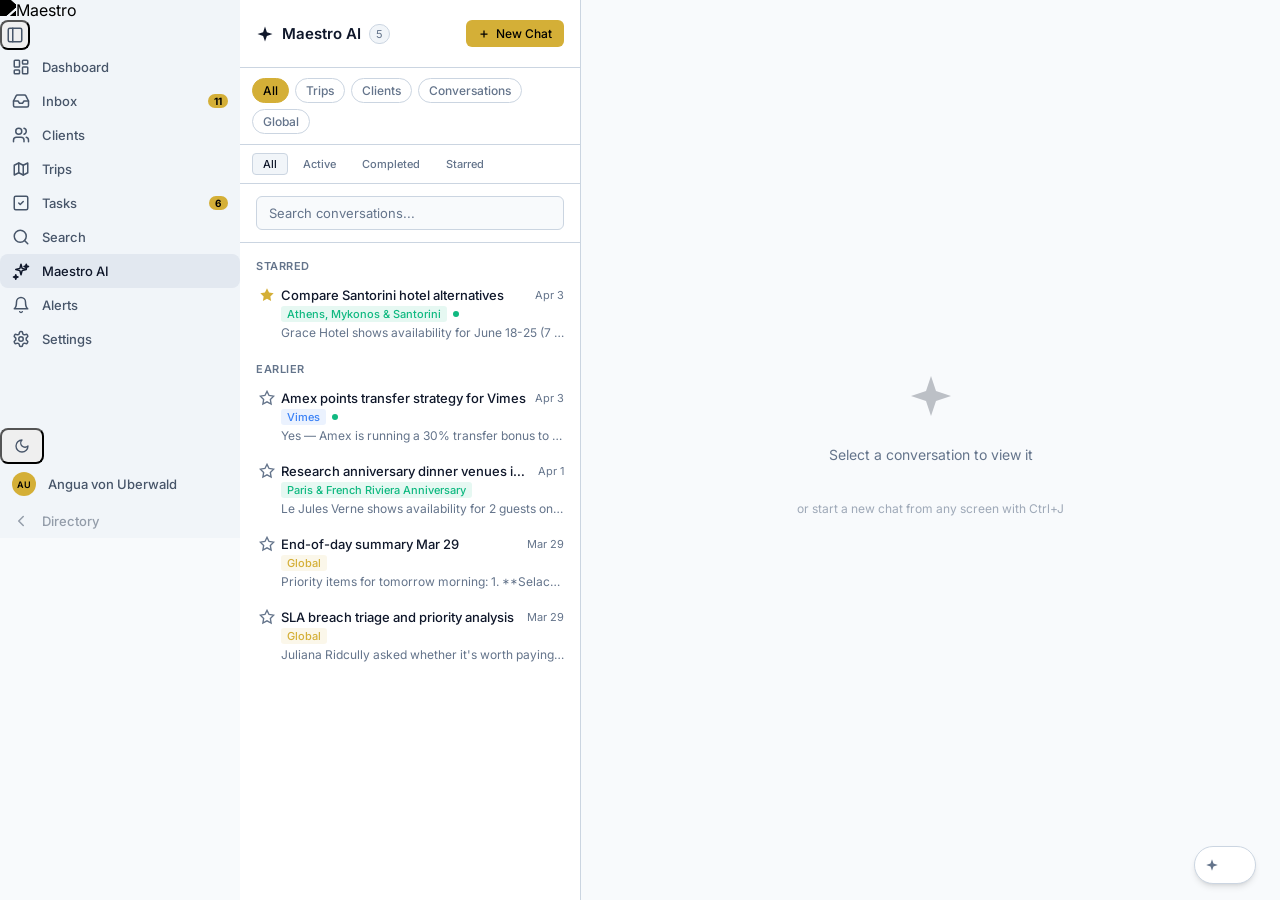
==== screens/ai-history.html @ 94672055 "Add Maestro AI persistent chat history feature - New screen: screens/ai-history.html — 2-pane thread" ====
<!DOCTYPE html>
<html lang="en">
<head>
  <meta charset="UTF-8">
  <meta name="viewport" content="width=device-width, initial-scale=1.0">
  <title>Maestro AI — Maestro Command Centre</title>
  <link href="https://framerusercontent.com/images/IpIhMdzyXKNL7tkqGF51UsTfpk.png" rel="icon" media="(prefers-color-scheme: light)">
  <link href="https://framerusercontent.com/images/ps9lnUCtneok5DwSUeXm6INQAw.png" rel="icon" media="(prefers-color-scheme: dark)">
  <script src="https://cdn.tailwindcss.com"></script>
  <link rel="preconnect" href="https://fonts.googleapis.com">
  <link rel="preconnect" href="https://fonts.gstatic.com" crossorigin>
  <link href="https://fonts.googleapis.com/css2?family=Inter:wght@300..800&display=swap" rel="stylesheet">
  <link rel="stylesheet" href="../css/theme.css">
  <link rel="stylesheet" href="../css/ai-assistant.css">
  <script src="../js/data.js"></script>
  <script src="../js/theme.js"></script>
  <script src="../js/nav.js"></script>
  <script src="../js/interactions.js"></script>
  <script src="../js/ai-assistant.js"></script>
  <style>
    /* Page-level AI History layout */
    .aih-filter-chip {
      display: inline-flex;
      align-items: center;
      padding: 4px 10px;
      border-radius: 9999px;
      font-size: 12px;
      font-weight: 500;
      border: 1px solid var(--border);
      background: transparent;
      color: var(--text-muted);
      cursor: pointer;
      transition: background 0.15s, border-color 0.15s, color 0.15s;
      white-space: nowrap;
    }
    .aih-filter-chip:hover {
      border-color: var(--gold);
      color: var(--text-primary);
    }
    .aih-filter-chip.active {
      background: var(--gold);
      border-color: var(--gold);
      color: #000;
    }
    .aih-status-pill {
      display: inline-flex;
      align-items: center;
      padding: 3px 10px;
      border-radius: 4px;
      font-size: 11px;
      font-weight: 500;
      background: transparent;
      color: var(--text-muted);
      cursor: pointer;
      border: 1px solid transparent;
      transition: background 0.15s, color 0.15s;
    }
    .aih-status-pill:hover {
      background: var(--bg-hover);
      color: var(--text-primary);
    }
    .aih-status-pill.active {
      background: var(--bg-hover);
      color: var(--text-primary);
      border-color: var(--border);
    }
    /* Message rendering in full-page view */
    .aih-msg-user {
      display: flex;
      justify-content: flex-end;
      margin-bottom: 12px;
    }
    .aih-msg-user-bubble {
      background: var(--gold);
      color: #000;
      padding: 10px 14px;
      border-radius: 12px 12px 2px 12px;
      font-size: 13px;
      max-width: 75%;
      line-height: 1.5;
    }
    .aih-msg-ai {
      display: flex;
      gap: 10px;
      margin-bottom: 12px;
      align-items: flex-start;
    }
    .aih-msg-ai-avatar {
      width: 28px;
      height: 28px;
      border-radius: 50%;
      background: var(--ai-bg);
      border: 1px solid var(--ai-border);
      display: flex;
      align-items: center;
      justify-content: center;
      flex-shrink: 0;
      margin-top: 2px;
    }
    .aih-msg-ai-body {
      background: var(--bg-surface);
      border: 1px solid var(--border);
      border-radius: 2px 12px 12px 12px;
      padding: 10px 14px;
      font-size: 13px;
      color: var(--text-primary);
      max-width: 75%;
      line-height: 1.6;
    }
    .aih-result-card {
      background: var(--bg-app);
      border: 1px solid var(--border);
      border-radius: 8px;
      padding: 10px 12px;
      margin-top: 6px;
    }
    /* Input row */
    .aih-input-row {
      display: flex;
      align-items: center;
      gap: 10px;
      padding: 14px 20px;
      border-top: 1px solid var(--border);
      background: var(--bg-surface);
    }
    .aih-input {
      flex: 1;
      padding: 9px 14px;
      border: 1px solid var(--border);
      border-radius: 8px;
      background: var(--bg-app);
      color: var(--text-primary);
      font-size: 13px;
      outline: none;
      transition: border-color 0.15s;
    }
    .aih-input:focus {
      border-color: var(--gold);
    }
    .aih-input::placeholder {
      color: var(--text-muted);
    }
    .aih-send-btn {
      width: 36px;
      height: 36px;
      border-radius: 8px;
      background: var(--gold);
      color: #000;
      border: none;
      display: flex;
      align-items: center;
      justify-content: center;
      cursor: pointer;
      transition: opacity 0.15s;
      flex-shrink: 0;
    }
    .aih-send-btn:hover { opacity: 0.85; }
    /* Thread detail header */
    .aih-detail-header {
      padding: 16px 20px;
      border-bottom: 1px solid var(--border);
      background: var(--bg-surface);
      display: flex;
      align-items: center;
      gap: 10px;
      flex-shrink: 0;
    }
    .aih-detail-title {
      font-size: 15px;
      font-weight: 600;
      color: var(--text-primary);
      flex: 1;
      overflow: hidden;
      text-overflow: ellipsis;
      white-space: nowrap;
    }
    .aih-icon-btn {
      width: 32px;
      height: 32px;
      border-radius: 6px;
      background: transparent;
      border: 1px solid var(--border);
      display: flex;
      align-items: center;
      justify-content: center;
      cursor: pointer;
      color: var(--text-muted);
      transition: background 0.15s, color 0.15s, border-color 0.15s;
      flex-shrink: 0;
    }
    .aih-icon-btn:hover {
      background: var(--bg-hover);
      color: var(--text-primary);
      border-color: var(--border);
    }
    .aih-icon-btn.starred {
      color: var(--gold);
      border-color: var(--gold);
    }
    .aih-icon-btn.archived {
      opacity: 0.5;
    }
    /* New chat button */
    .aih-new-chat-btn {
      display: inline-flex;
      align-items: center;
      gap: 6px;
      padding: 6px 12px;
      border-radius: 6px;
      font-size: 12px;
      font-weight: 500;
      background: var(--gold);
      color: #000;
      border: none;
      cursor: pointer;
      transition: opacity 0.15s;
      white-space: nowrap;
      text-decoration: none;
    }
    .aih-new-chat-btn:hover { opacity: 0.85; }
  </style>
</head>
<body class="antialiased">

<div id="sidebar-root"></div>

<div id="main-wrapper" class="transition-all duration-200" style="margin-left:240px;">
  <div style="height:100vh;display:flex;overflow:hidden;background:var(--bg-app);">

    <!-- ===================== LEFT PANE ===================== -->
    <div style="width:340px;min-width:340px;display:flex;flex-direction:column;border-right:1px solid var(--border);background:var(--bg-surface);overflow:hidden;">

      <!-- Header -->
      <div style="padding:14px 16px;border-bottom:1px solid var(--border);display:flex;align-items:center;gap:8px;flex-shrink:0;">
        <span class="ai-sparkle" style="width:18px;height:18px;">
          <svg viewBox="0 0 24 24" fill="none" stroke="currentColor" stroke-width="2"><path d="M12 2L9.5 9.5 2 12l7.5 2.5L12 22l2.5-7.5L22 12l-7.5-2.5z" fill="currentColor" stroke="none"/></svg>
        </span>
        <h1 style="font-size:15px;font-weight:600;color:var(--text-primary);">Maestro AI</h1>
        <span id="thread-count" style="font-size:11px;color:var(--text-muted);padding:2px 6px;border-radius:9999px;background:var(--bg-hover);border:1px solid var(--border);">0</span>
        <div style="margin-left:auto;">
          <a href="inbox-compact.html" class="aih-new-chat-btn">
            <svg width="12" height="12" viewBox="0 0 24 24" fill="none" stroke="currentColor" stroke-width="2.5"><path d="M12 5v14M5 12h14"/></svg>
            New Chat
          </a>
        </div>
      </div>

      <!-- Context filter chips -->
      <div style="padding:10px 12px;border-bottom:1px solid var(--border);display:flex;gap:6px;flex-wrap:wrap;flex-shrink:0;">
        <button class="aih-filter-chip active" data-context="all" onclick="setContextFilter('all', this)">All</button>
        <button class="aih-filter-chip" data-context="trip" onclick="setContextFilter('trip', this)">Trips</button>
        <button class="aih-filter-chip" data-context="client" onclick="setContextFilter('client', this)">Clients</button>
        <button class="aih-filter-chip" data-context="conversation" onclick="setContextFilter('conversation', this)">Conversations</button>
        <button class="aih-filter-chip" data-context="global" onclick="setContextFilter('global', this)">Global</button>
      </div>

      <!-- Status pills -->
      <div style="padding:8px 12px;border-bottom:1px solid var(--border);display:flex;gap:4px;flex-shrink:0;">
        <button class="aih-status-pill active" data-status="all" onclick="setStatusFilter('all', this)">All</button>
        <button class="aih-status-pill" data-status="active" onclick="setStatusFilter('active', this)">Active</button>
        <button class="aih-status-pill" data-status="completed" onclick="setStatusFilter('completed', this)">Completed</button>
        <button class="aih-status-pill" data-status="starred" onclick="setStatusFilter('starred', this)">Starred</button>
      </div>

      <!-- Search -->
      <div class="ai-history-search-wrapper" style="flex-shrink:0;">
        <input id="page-search" class="ai-history-search" placeholder="Search conversations..." oninput="renderPageList()">
      </div>

      <!-- Thread list -->
      <div id="page-history-list" class="ai-history-list"></div>
    </div>

    <!-- ===================== RIGHT PANE ===================== -->
    <div style="flex:1;display:flex;flex-direction:column;overflow:hidden;">

      <!-- Empty state -->
      <div id="page-empty-state" style="flex:1;display:flex;flex-direction:column;align-items:center;justify-content:center;gap:12px;">
        <span class="ai-sparkle" style="width:48px;height:48px;opacity:0.25;">
          <svg viewBox="0 0 24 24" fill="none" stroke="currentColor" stroke-width="2"><path d="M12 2L9.5 9.5 2 12l7.5 2.5L12 22l2.5-7.5L22 12l-7.5-2.5z" fill="currentColor" stroke="none"/></svg>
        </span>
        <p style="font-size:14px;color:var(--text-muted);">Select a conversation to view it</p>
        <p style="font-size:12px;color:var(--text-muted);opacity:0.6;">or start a new chat from any screen with Ctrl+J</p>
      </div>

      <!-- Thread detail view (hidden until thread selected) -->
      <div id="page-thread-view" style="flex:1;display:none;flex-direction:column;overflow:hidden;">

        <!-- Detail header -->
        <div class="aih-detail-header">
          <span id="page-thread-title" class="aih-detail-title">Untitled</span>
          <span id="page-thread-context" style="font-size:12px;"></span>
          <a id="page-thread-entity-link" href="#" style="display:none;font-size:12px;color:var(--gold);text-decoration:none;" onmouseover="this.style.textDecoration='underline'" onmouseout="this.style.textDecoration='none'">View →</a>
          <button id="page-star-btn" class="aih-icon-btn" onclick="togglePageStar()" title="Star">
            <svg width="14" height="14" viewBox="0 0 24 24" fill="none" stroke="currentColor" stroke-width="2"><polygon points="12 2 15.09 8.26 22 9.27 17 14.14 18.18 21.02 12 17.77 5.82 21.02 7 14.14 2 9.27 8.91 8.26 12 2"/></svg>
          </button>
          <button id="page-archive-btn" class="aih-icon-btn" onclick="togglePageArchive()" title="Archive">
            <svg width="14" height="14" viewBox="0 0 24 24" fill="none" stroke="currentColor" stroke-width="2"><polyline points="21 8 21 21 3 21 3 8"/><rect width="22" height="5" x="1" y="3"/><line x1="10" y1="12" x2="14" y2="12"/></svg>
          </button>
        </div>

        <!-- Messages area -->
        <div id="page-messages" style="flex:1;overflow-y:auto;padding:20px 24px;"></div>

        <!-- Continuation input -->
        <div class="aih-input-row">
          <input id="page-input" class="aih-input" placeholder="Continue the conversation..."
                 onkeydown="if(event.key==='Enter'&&!event.shiftKey){event.preventDefault();sendPageMessage();}">
          <button class="aih-send-btn" onclick="sendPageMessage()" title="Send (Enter)">
            <svg width="16" height="16" viewBox="0 0 24 24" fill="currentColor"><path d="M2.01 21L23 12 2.01 3 2 10l15 2-15 2z"/></svg>
          </button>
        </div>
      </div>
    </div>

  </div>
</div>

<!-- AI bar rendered by ai-assistant.js -->
<div id="ai-bar-root"></div>

<script>
  // ---- Page State ----
  let selectedThreadId = null;
  let contextFilter = 'all';
  let statusFilter = 'all';

  const SPARKLE_SVG = `<svg viewBox="0 0 24 24" fill="none"><path d="M12 2L9.5 9.5 2 12l7.5 2.5L12 22l2.5-7.5L22 12l-7.5-2.5z" fill="currentColor" stroke="none"/></svg>`;
  const STAR_SVG = `<svg viewBox="0 0 24 24" width="16" height="16" stroke="currentColor" stroke-width="2" fill="none"><polygon points="12 2 15.09 8.26 22 9.27 17 14.14 18.18 21.02 12 17.77 5.82 21.02 7 14.14 2 9.27 8.91 8.26 12 2"/></svg>`;
  const STAR_FILLED_SVG = `<svg viewBox="0 0 24 24" width="16" height="16" fill="currentColor" stroke="none"><polygon points="12 2 15.09 8.26 22 9.27 17 14.14 18.18 21.02 12 17.77 5.82 21.02 7 14.14 2 9.27 8.91 8.26 12 2"/></svg>`;

  // ---- Filters ----
  function setContextFilter(val, btn) {
    contextFilter = val;
    document.querySelectorAll('.aih-filter-chip').forEach(b => b.classList.remove('active'));
    btn.classList.add('active');
    renderPageList();
  }

  function setStatusFilter(val, btn) {
    statusFilter = val;
    document.querySelectorAll('.aih-status-pill').forEach(b => b.classList.remove('active'));
    btn.classList.add('active');
    renderPageList();
  }

  // ---- Build filtered thread list ----
  function getFilteredThreads() {
    const query = document.getElementById('page-search')?.value?.trim() || '';
    let threads = query ? searchAIThreads(query, 'a1') : getAIThreadsByAgent('a1');

    if (contextFilter !== 'all') {
      threads = threads.filter(t => t.contextType === contextFilter);
    }
    if (statusFilter === 'starred') {
      threads = threads.filter(t => t.starred);
    } else if (statusFilter !== 'all') {
      threads = threads.filter(t => t.status === statusFilter);
    }
    return threads;
  }

  // ---- Render thread list ----
  function renderPageList() {
    const list = document.getElementById('page-history-list');
    if (!list) return;

    const threads = getFilteredThreads();
    const countEl = document.getElementById('thread-count');
    if (countEl) countEl.textContent = threads.length;

    if (threads.length === 0) {
      list.innerHTML = `
        <div class="ai-history-empty">
          <span class="ai-sparkle" style="width:32px;height:32px;opacity:0.3;">${SPARKLE_SVG}</span>
          <p style="color:var(--text-muted);font-size:13px;margin-top:12px;">No conversations found</p>
        </div>
      `;
      return;
    }

    const groups = groupByDate(threads);
    let html = '';
    groups.forEach(group => {
      html += `<div class="ai-history-group-label">${group.label}</div>`;
      group.threads.forEach(thread => {
        const isActive = thread.id === selectedThreadId;
        const contextLabel = getContextLabel(thread);
        const msgs = getAIThreadMessages(thread.id);
        const lastMsg = msgs.length > 0 ? msgs[msgs.length - 1] : null;
        const preview = lastMsg ? (lastMsg.text.length > 80 ? lastMsg.text.substring(0, 80) + '...' : lastMsg.text) : '';

        html += `
          <div class="ai-history-item ${isActive ? 'active' : ''} ${thread.starred ? 'starred' : ''}"
               onclick="selectThread('${thread.id}')" data-thread-id="${thread.id}">
            <div class="ai-history-item-top">
              <button class="ai-history-star"
                      onclick="event.stopPropagation(); toggleStar('${thread.id}')"
                      title="${thread.starred ? 'Unstar' : 'Star'}">
                ${thread.starred ? STAR_FILLED_SVG : STAR_SVG}
              </button>
              <span class="ai-history-item-title">${thread.title || 'New conversation'}</span>
              <span class="ai-history-item-time">${relTime(thread.updatedAt)}</span>
            </div>
            <div class="ai-history-item-meta">
              <span class="ai-history-context-badge" data-type="${thread.contextType}">${contextLabel}</span>
              ${thread.status === 'active' ? '<span class="ai-history-status-dot"></span>' : ''}
              ${thread.status === 'archived' ? '<span style="font-size:10px;color:var(--text-muted);opacity:0.6">archived</span>' : ''}
            </div>
            ${preview ? `<div class="ai-history-item-preview">${preview}</div>` : ''}
          </div>
        `;
      });
    });

    list.innerHTML = html;
  }

  // ---- Select and display a thread ----
  function selectThread(threadId) {
    selectedThreadId = threadId;
    renderPageList(); // re-render to update active state

    const thread = getAIThread(threadId);
    if (!thread) return;

    // Show thread view
    document.getElementById('page-empty-state').style.display = 'none';
    const view = document.getElementById('page-thread-view');
    view.style.display = 'flex';

    // Update header
    document.getElementById('page-thread-title').textContent = thread.title || 'New conversation';

    const ctxEl = document.getElementById('page-thread-context');
    const linkEl = document.getElementById('page-thread-entity-link');
    const label = getContextLabel(thread);
    ctxEl.innerHTML = `<span class="ai-history-context-badge" data-type="${thread.contextType}" style="margin-right:4px;">${label}</span>`;

    // Entity link
    if (thread.tripId) {
      linkEl.href = `trip-detail?id=${thread.tripId}`;
      linkEl.textContent = 'View Trip →';
      linkEl.style.display = 'inline';
    } else if (thread.clientId) {
      linkEl.href = `client-detail?id=${thread.clientId}`;
      linkEl.textContent = 'View Client →';
      linkEl.style.display = 'inline';
    } else if (thread.conversationId) {
      linkEl.href = `inbox-compact?conv=${thread.conversationId}`;
      linkEl.textContent = 'View Conversation →';
      linkEl.style.display = 'inline';
    } else {
      linkEl.style.display = 'none';
    }

    // Star button
    const starBtn = document.getElementById('page-star-btn');
    starBtn.innerHTML = thread.starred ? STAR_FILLED_SVG : STAR_SVG;
    starBtn.classList.toggle('starred', !!thread.starred);

    // Archive button
    const archiveBtn = document.getElementById('page-archive-btn');
    archiveBtn.classList.toggle('archived', thread.status === 'archived');
    archiveBtn.title = thread.status === 'archived' ? 'Unarchive' : 'Archive';

    // Render messages
    renderPageMessages(threadId);

    // Focus input
    const input = document.getElementById('page-input');
    if (input) input.focus();
  }

  function renderPageMessages(threadId) {
    const container = document.getElementById('page-messages');
    if (!container) return;
    container.innerHTML = '';

    const messages = getAIThreadMessages(threadId);

    if (messages.length === 0) {
      container.innerHTML = `
        <div style="display:flex;flex-direction:column;align-items:center;justify-content:center;height:100%;gap:8px;opacity:0.5;">
          <span class="ai-sparkle" style="width:28px;height:28px;">${SPARKLE_SVG}</span>
          <p style="font-size:13px;color:var(--text-muted);">No messages yet — continue below</p>
        </div>
      `;
      return;
    }

    messages.forEach(msg => {
      const el = document.createElement('div');
      if (msg.role === 'user') {
        el.className = 'aih-msg-user';
        el.innerHTML = `<div class="aih-msg-user-bubble">${msg.text}</div>`;
      } else {
        el.className = 'aih-msg-ai';
        let bodyHtml = '';
        if (msg.contentType === 'results' && msg.cards && msg.cards.length > 0) {
          bodyHtml = `<p style="margin-bottom:8px;">${msg.text}</p>`;
          msg.cards.forEach(card => {
            bodyHtml += `
              <div class="aih-result-card">
                <div style="display:flex;justify-content:space-between;align-items:start;">
                  <strong style="color:var(--text-primary);font-size:13px;">${card.name}</strong>
                  <span style="color:var(--gold);font-weight:600;font-size:12px;">${card.price || ''}</span>
                </div>
                <p style="font-size:12px;color:var(--text-secondary);margin:3px 0 0;">${card.description || ''}</p>
                ${card.rating ? `<span style="font-size:11px;color:var(--text-muted);">${card.rating}</span>` : ''}
              </div>
            `;
          });
        } else {
          bodyHtml = msg.text;
        }
        el.innerHTML = `
          <div class="aih-msg-ai-avatar">
            <span class="ai-sparkle" style="width:14px;height:14px;">${SPARKLE_SVG}</span>
          </div>
          <div class="aih-msg-ai-body">${bodyHtml}</div>
        `;
      }
      container.appendChild(el);
    });

    // Scroll to bottom
    container.scrollTop = container.scrollHeight;
  }

  // ---- Actions ----
  function toggleStar(threadId) {
    const thread = getAIThread(threadId);
    if (!thread) return;
    thread.starred = !thread.starred;
    saveAIThreads();
    renderPageList();
    // Update header star if this is the selected thread
    if (threadId === selectedThreadId) {
      const starBtn = document.getElementById('page-star-btn');
      if (starBtn) {
        starBtn.innerHTML = thread.starred ? STAR_FILLED_SVG : STAR_SVG;
        starBtn.classList.toggle('starred', !!thread.starred);
      }
    }
  }

  function togglePageStar() {
    if (!selectedThreadId) return;
    toggleStar(selectedThreadId);
  }

  function togglePageArchive() {
    if (!selectedThreadId) return;
    const thread = getAIThread(selectedThreadId);
    if (!thread) return;
    thread.status = thread.status === 'archived' ? 'active' : 'archived';
    saveAIThreads();
    const archiveBtn = document.getElementById('page-archive-btn');
    if (archiveBtn) {
      archiveBtn.classList.toggle('archived', thread.status === 'archived');
      archiveBtn.title = thread.status === 'archived' ? 'Unarchive' : 'Archive';
    }
    renderPageList();
  }

  // ---- Send a follow-up message ----
  function sendPageMessage() {
    if (!selectedThreadId) return;
    const input = document.getElementById('page-input');
    const text = input?.value?.trim();
    if (!text) return;
    input.value = '';

    // Add user message to thread
    addMessageToThread_page(selectedThreadId, 'user', text);
    renderPageMessages(selectedThreadId);

    // Simulate AI response after a short delay
    setTimeout(() => {
      const responses = [
        "I'll look into that right away. Let me pull up the relevant details for this context.",
        "Great question. Based on the current trip details, here's what I'd suggest...",
        "I've reviewed the situation. Here are my recommendations for next steps.",
        "Noted. I can help with that — let me cross-reference the client profile and trip history.",
        "That's an important consideration. I'll factor that into the analysis."
      ];
      const reply = responses[Math.floor(Math.random() * responses.length)];
      addMessageToThread_page(selectedThreadId, 'assistant', reply);
      renderPageMessages(selectedThreadId);
      renderPageList(); // update preview
    }, 800);
  }

  // Local wrapper that also handles title generation and save
  function addMessageToThread_page(threadId, role, text) {
    const thread = getAIThread(threadId);
    if (!thread) return;
    const msgs = AI_THREAD_MESSAGES[threadId] || [];
    const msg = {
      id: 'aim' + Date.now() + '_' + msgs.length,
      role: role,
      contentType: 'text',
      text: text,
      timestamp: new Date().toISOString(),
      cards: null
    };
    msgs.push(msg);
    AI_THREAD_MESSAGES[threadId] = msgs;
    thread.messageCount = msgs.length;
    thread.updatedAt = new Date().toISOString();
    if (role === 'user' && !thread.title) {
      const clean = text.replace(/\s+/g, ' ').trim();
      thread.title = clean.length <= 60 ? clean : clean.substring(0, 60).replace(/ \S*$/, '') + '...';
      document.getElementById('page-thread-title').textContent = thread.title;
    }
    saveAIThreads();
    saveAIMessages();
  }

  // ---- Date grouping + relative time ----
  function groupByDate(threads) {
    const now = new Date();
    const today = new Date(now.getFullYear(), now.getMonth(), now.getDate());
    const yesterday = new Date(today); yesterday.setDate(today.getDate() - 1);
    const weekAgo = new Date(today); weekAgo.setDate(today.getDate() - 7);

    const starred = threads.filter(t => t.starred);
    const unstarred = threads.filter(t => !t.starred);

    const groups = [
      { label: 'Today', threads: [] },
      { label: 'Yesterday', threads: [] },
      { label: 'This Week', threads: [] },
      { label: 'Earlier', threads: [] },
    ];

    unstarred.forEach(t => {
      const d = new Date(t.updatedAt);
      if (d >= today) groups[0].threads.push(t);
      else if (d >= yesterday) groups[1].threads.push(t);
      else if (d >= weekAgo) groups[2].threads.push(t);
      else groups[3].threads.push(t);
    });

    const result = groups.filter(g => g.threads.length > 0);
    if (starred.length > 0) result.unshift({ label: 'Starred', threads: starred });
    return result;
  }

  function relTime(iso) {
    const now = new Date();
    const d = new Date(iso);
    const diffMs = now - d;
    const m = Math.floor(diffMs / 60000);
    const h = Math.floor(diffMs / 3600000);
    const days = Math.floor(diffMs / 86400000);
    if (m < 1) return 'just now';
    if (m < 60) return m + 'm ago';
    if (h < 24) return h + 'h ago';
    if (days === 1) return 'Yesterday';
    if (days < 7) return days + 'd ago';
    return d.toLocaleDateString('en-US', { month: 'short', day: 'numeric' });
  }

  function getContextLabel(thread) {
    if (!thread) return '';
    if (thread.tripId) {
      const trip = typeof getTrip === 'function' ? getTrip(thread.tripId) : null;
      return trip ? trip.name : 'Trip';
    }
    if (thread.householdId) {
      const h = typeof getHousehold === 'function' ? getHousehold(thread.householdId) : null;
      return h ? h.name : 'Household';
    }
    if (thread.conversationId) return 'Conversation';
    if (thread.clientId) {
      const c = typeof getClient === 'function' ? getClient(thread.clientId) : null;
      return c ? c.firstName + ' ' + c.lastName : 'Client';
    }
    return 'Global';
  }

  // ---- Init ----
  document.addEventListener('DOMContentLoaded', () => {
    MaestroNav.render('sidebar-root');
    MaestroAI.init();

    // Handle URL params: ?context=trip&id=tr2 or ?thread=ait1
    const params = new URLSearchParams(window.location.search);
    const preThread = params.get('thread');
    const preContext = params.get('context');

    if (preContext) {
      contextFilter = preContext;
      const chip = document.querySelector(`.aih-filter-chip[data-context="${preContext}"]`);
      if (chip) {
        document.querySelectorAll('.aih-filter-chip').forEach(b => b.classList.remove('active'));
        chip.classList.add('active');
      }
    }

    renderPageList();

    if (preThread) {
      selectThread(preThread);
    } else if (preContext && params.get('id')) {
      // Auto-select first matching thread for this entity
      const entityId = params.get('id');
      let match = null;
      if (preContext === 'trip') match = (getAIThreadsByTrip ? getAIThreadsByTrip(entityId) : [])[0];
      else if (preContext === 'client') match = (getAIThreadsByClient ? getAIThreadsByClient(entityId) : [])[0];
      if (match) selectThread(match.id);
    }

    // Sync sidebar margin
    const main = document.getElementById('main-wrapper');
    if (main && typeof MaestroNav.getSidebarWidth === 'function') {
      main.style.marginLeft = MaestroNav.getSidebarWidth() + 'px';
    }
  });

  // Sidebar collapse sync
  window.addEventListener('maestro-sidebar-toggle', () => {
    const main = document.getElementById('main-wrapper');
    if (main && typeof MaestroNav.getSidebarWidth === 'function') {
      main.style.marginLeft = MaestroNav.getSidebarWidth() + 'px';
    }
  });
</script>

</body>
</html>
---- css/theme.css ----
/* ============================================================
   Maestro Command Centre — Theme System
   Light + Dark mode via [data-theme="dark"] on <html>
   ============================================================ */

:root {
  /* ---- Surface ---- */
  --bg-app:        #f8fafc;    /* slate-50 */
  --bg-surface:    #ffffff;
  --bg-surface-alt:#f1f5f9;    /* slate-100 */
  --bg-hover:      #f1f5f9;
  --bg-active:     #e2e8f0;    /* slate-200 */
  --bg-overlay:    rgba(0,0,0,0.4);

  /* ---- Border ---- */
  --border:        #cbd5e1;    /* slate-300 (was slate-200, improved contrast) */
  --border-strong: #94a3b8;    /* slate-400 (was slate-300) */

  /* ---- Text ---- */
  --text-primary:  #0f172a;    /* slate-900 */
  --text-secondary:#475569;    /* slate-600 */
  --text-muted:    #64748b;    /* slate-500 */
  --text-inverse:  #ffffff;

  /* ---- Brand ---- */
  --gold:          #D4AF37;
  --gold-hover:    #c9a22e;
  --gold-bg:       #fdf8e8;

  /* ---- Status ---- */
  --success:       #059669;    /* emerald-600 */
  --success-bg:    #ecfdf5;
  --error:         #e11d48;    /* rose-600 */
  --error-bg:      #fff1f2;
  --warning:       #d97706;    /* amber-600 */
  --warning-bg:    #fffbeb;
  --info:          #2563eb;    /* blue-600 */
  --info-bg:       #eff6ff;

  /* ---- SLA ---- */
  --sla-healthy:   #059669;
  --sla-warning:   #d97706;
  --sla-critical:  #e11d48;
  --sla-breached:  #be123c;

  /* ---- Notes ---- */
  --note-bg:       #fef9c3;    /* yellow-100 */
  --note-border:   #ca8a04;    /* yellow-600 */

  /* ---- Channel ---- */
  --whatsapp:      #25D366;
  --stream:        #6366f1;    /* indigo */
  --email:         #2563eb;

  /* ---- Sidebar (light mode = subtle gray) ---- */
  --sidebar-bg:    #f1f5f9;    /* slate-100 */
  --sidebar-text:  #475569;    /* slate-600 */
  --sidebar-active:#e2e8f0;    /* slate-200 */
  --sidebar-hover: #e2e8f0;

  /* ---- Shadow ---- */
  --shadow-sm:     0 1px 2px rgba(0,0,0,0.05);
  --shadow-md:     0 4px 6px -1px rgba(0,0,0,0.1), 0 2px 4px -2px rgba(0,0,0,0.1);
  --shadow-lg:     0 10px 15px -3px rgba(0,0,0,0.1), 0 4px 6px -4px rgba(0,0,0,0.1);

  /* ---- Radius ---- */
  --radius-sm:     0.375rem;
  --radius:        0.5rem;
  --radius-lg:     0.75rem;
  --radius-full:   9999px;
}

[data-theme="dark"] {
  --bg-app:        #020617;    /* slate-950 */
  --bg-surface:    #0f172a;    /* slate-900 */
  --bg-surface-alt:#1e293b;    /* slate-800 */
  --bg-hover:      #1e293b;
  --bg-active:     #334155;    /* slate-700 */
  --bg-overlay:    rgba(0,0,0,0.7);

  --border:        #1e293b;
  --border-strong: #334155;

  --text-primary:  #f1f5f9;    /* slate-100 */
  --text-secondary:#94a3b8;    /* slate-400 */
  --text-muted:    #64748b;    /* slate-500 */
  --text-inverse:  #0f172a;

  --gold-bg:       #1a1708;

  --success-bg:    #052e16;
  --error-bg:      #1c0a10;
  --warning-bg:    #1a1004;
  --info-bg:       #0c1629;

  --note-bg:       #1a1708;
  --note-border:   #854d0e;

  --sidebar-bg:    #020617;
  --sidebar-active:#1e293b;
  --sidebar-hover: #0f172a;

  --shadow-sm:     0 1px 2px rgba(0,0,0,0.3);
  --shadow-md:     0 4px 6px -1px rgba(0,0,0,0.4);
  --shadow-lg:     0 10px 15px -3px rgba(0,0,0,0.5);
}

/* ---- Base styles ---- */
* { font-family: 'Inter', -apple-system, BlinkMacSystemFont, 'Segoe UI', Roboto, sans-serif; }
body {
  background: var(--bg-app);
  color: var(--text-primary);
  margin: 0;
  -webkit-font-smoothing: antialiased;
}

/* ---- Scrollbar ---- */
::-webkit-scrollbar { width: 6px; height: 6px; }
::-webkit-scrollbar-track { background: transparent; }
::-webkit-scrollbar-thumb { background: var(--border-strong); border-radius: 3px; }
::-webkit-scrollbar-thumb:hover { background: var(--text-muted); }

/* ---- Utilities ---- */
.bg-app      { background: var(--bg-app); }
.bg-surface  { background: var(--bg-surface); }
.bg-surface-alt { background: var(--bg-surface-alt); }
.bg-hover    { background: var(--bg-hover); }
.border-theme { border-color: var(--border); }
.border-strong { border-color: var(--border-strong); }
.text-primary   { color: var(--text-primary) !important; }
.text-secondary { color: var(--text-secondary) !important; }
.text-muted     { color: var(--text-muted) !important; }

/* ---- Transitions ---- */
.transition-theme {
  transition: background-color 0.2s ease, color 0.2s ease, border-color 0.2s ease;
}

/* ---- SLA pulse ---- */
@keyframes sla-pulse {
  0%, 100% { opacity: 1; }
  50% { opacity: 0.4; }
}
.sla-breached { animation: sla-pulse 1.5s ease-in-out infinite; }

/* ---- Conversation list item hover ---- */
.conv-item { transition: background-color 0.1s ease; }
.conv-item:hover:not(.conv-active) { background: var(--bg-hover) !important; }
.conv-active { background: var(--bg-hover) !important; }

/* ---- Unassigned conversation ---- */
@keyframes unassigned-pulse {
  0%, 100% { border-left-color: var(--warning); opacity: 1; }
  50% { border-left-color: var(--warning); opacity: 0.5; }
}
.conv-unassigned {
  border-left: 3px solid var(--warning) !important;
  animation: unassigned-pulse 2s ease-in-out infinite;
}
.conv-unassigned:hover, .conv-unassigned.conv-active {
  animation: none;
  border-left-color: var(--warning) !important;
}

/* ---- Card unassigned ---- */
.card-unassigned {
  border: 1px dashed var(--warning) !important;
}

/* ---- Focus ring ---- */
*:focus-visible {
  outline: 2px solid var(--gold);
  outline-offset: 2px;
}

/* ---- Badge ---- */
.badge {
  display: inline-flex;
  align-items: center;
  padding: 2px 8px;
  border-radius: var(--radius-full);
  font-size: 11px;
  font-weight: 600;
  line-height: 1.4;
}

/* ---- Gold button ---- */
.btn-gold {
  background: var(--gold);
  color: #000;
  border: none;
  padding: 8px 16px;
  border-radius: var(--radius);
  font-weight: 600;
  font-size: 13px;
  cursor: pointer;
  transition: background 0.15s;
}
.btn-gold:hover { background: var(--gold-hover); }

/* ---- Ghost button ---- */
.btn-ghost {
  background: transparent;
  color: var(--text-secondary);
  border: 1px solid var(--border);
  padding: 7px 14px;
  border-radius: var(--radius);
  font-weight: 500;
  font-size: 13px;
  cursor: pointer;
  transition: all 0.15s;
}
.btn-ghost:hover { background: var(--bg-hover); color: var(--text-primary); }

/* ---- Sidebar ---- */
.sidebar {
  background: var(--sidebar-bg);
  width: 240px;
  min-width: 240px;
  transition: width 0.2s ease, min-width 0.2s ease;
}
.sidebar.collapsed {
  width: 56px;
  min-width: 56px;
}
.sidebar.collapsed .nav-label { display: none; }
.sidebar.collapsed .sidebar-header-text { display: none; }
.sidebar.collapsed .nav-badge { display: none; }

.nav-item {
  display: flex;
  align-items: center;
  gap: 12px;
  padding: 8px 12px;
  border-radius: var(--radius);
  color: var(--sidebar-text);
  text-decoration: none;
  font-size: 13px;
  font-weight: 500;
  cursor: pointer;
  transition: all 0.15s;
  position: relative;
}
.nav-item:hover { background: var(--sidebar-hover); color: var(--text-primary); }
.nav-item.active { background: var(--sidebar-active); color: var(--text-primary); }

/* Sidebar logo adapts to theme */
.sidebar-logo { filter: brightness(0); }
[data-theme="dark"] .sidebar-logo { filter: brightness(0) invert(1); }
.nav-item .nav-icon { width: 18px; height: 18px; flex-shrink: 0; }

.nav-badge {
  margin-left: auto;
  background: var(--gold);
  color: #000;
  font-size: 10px;
  font-weight: 700;
  padding: 1px 6px;
  border-radius: var(--radius-full);
}

/* ---- Card ---- */
.card {
  background: var(--bg-surface);
  border: 1px solid var(--border);
  border-radius: var(--radius-lg);
  box-shadow: var(--shadow-sm);
}

/* ---- Message bubbles ---- */
.msg-client {
  background: var(--bg-surface-alt);
  border-radius: 12px 12px 12px 4px;
  max-width: 70%;
}
.msg-ops {
  background: var(--gold-bg);
  border-radius: 12px 12px 4px 12px;
  max-width: 70%;
  margin-left: auto;
}
.msg-internal {
  background: #fef9c3;
  border: 1px dashed #ca8a04;
  border-radius: 8px;
  max-width: 85%;
  margin: 0 auto;
}
[data-theme="dark"] .msg-internal {
  background: #1a1708;
  border-color: #854d0e;
}
.msg-ai-draft {
  border-left: 3px solid var(--gold);
  background: var(--gold-bg);
  border-radius: 0 12px 12px 0;
  max-width: 70%;
  margin-left: auto;
}

/* ---- Slide-over ---- */
.slide-over-backdrop {
  position: fixed;
  inset: 0;
  background: var(--bg-overlay);
  z-index: 45;
  display: none;
}
.slide-over-backdrop.open { display: block; }

.slide-over {
  position: fixed;
  top: 0;
  right: -100vw;
  width: 480px;
  height: 100vh;
  background: var(--bg-surface);
  border-left: 1px solid var(--border);
  box-shadow: var(--shadow-lg);
  z-index: 50;
  transition: right 0.3s ease;
}
.slide-over.open { right: 0; }

/* ---- Modal ---- */
.modal-backdrop {
  position: fixed;
  inset: 0;
  background: var(--bg-overlay);
  z-index: 40;
  display: none;
  align-items: center;
  justify-content: center;
}
.modal-backdrop.open { display: flex; }
.modal-panel,
.modal-content {
  background: var(--bg-surface);
  border-radius: var(--radius-lg);
  box-shadow: var(--shadow-lg);
  max-width: 640px;
  width: 90%;
  max-height: 80vh;
  overflow-y: auto;
}

/* ---- Tab system ---- */
.tab-bar {
  display: flex;
  border-bottom: 1px solid var(--border);
  gap: 0;
}
.tab-item {
  padding: 10px 16px;
  font-size: 13px;
  font-weight: 500;
  color: var(--text-muted);
  cursor: pointer;
  border-bottom: 2px solid transparent;
  transition: all 0.15s;
}
.tab-item:hover { color: var(--text-primary); }
.tab-item.active {
  color: var(--text-primary);
  border-bottom-color: var(--gold);
}

/* ---- Kanban ---- */
.kanban-col {
  min-width: 280px;
  max-width: 280px;
  flex-shrink: 0;
}
.kanban-card {
  background: var(--bg-surface);
  border: 1px solid var(--border);
  border-radius: var(--radius);
  padding: 12px;
  cursor: pointer;
  transition: all 0.15s;
}
.kanban-card:hover {
  box-shadow: var(--shadow-md);
  border-color: var(--border-strong);
}

/* ---- Command palette ---- */
.cmd-palette {
  position: fixed;
  top: 20%;
  left: 50%;
  transform: translateX(-50%);
  width: 560px;
  background: var(--bg-surface);
  border: 1px solid var(--border);
  border-radius: var(--radius-lg);
  box-shadow: var(--shadow-lg);
  z-index: 60;
  display: none;
}
.cmd-palette.open { display: block; }

/* ---- Table ---- */
.data-table {
  width: 100%;
  border-collapse: collapse;
  font-size: 13px;
}
.data-table th {
  text-align: left;
  padding: 10px 12px;
  font-weight: 600;
  font-size: 11px;
  text-transform: uppercase;
  letter-spacing: 0.05em;
  color: var(--text-muted);
  border-bottom: 1px solid var(--border);
}
.data-table td {
  padding: 10px 12px;
  border-bottom: 1px solid var(--border);
  color: var(--text-primary);
}
.data-table tr:hover td { background: var(--bg-hover); }

/* ---- Input ---- */
.input {
  background: var(--bg-surface);
  border: 1px solid var(--border);
  border-radius: var(--radius);
  padding: 8px 12px;
  font-size: 13px;
  color: var(--text-primary);
  width: 100%;
  outline: none;
  transition: border-color 0.15s;
}
.input:focus { border-color: var(--gold); }
.input::placeholder { color: var(--text-muted); }

/* ---- Select ---- */
.select {
  background: var(--bg-surface);
  border: 1px solid var(--border);
  border-radius: var(--radius);
  padding: 6px 10px;
  font-size: 12px;
  color: var(--text-secondary);
  cursor: pointer;
  outline: none;
}
.select:focus { border-color: var(--gold); }

/* ---- Stats bar ---- */
.stat-pill {
  display: inline-flex;
  align-items: center;
  gap: 6px;
  padding: 4px 12px;
  border-radius: var(--radius-full);
  font-size: 12px;
  font-weight: 600;
  background: var(--bg-surface-alt);
  color: var(--text-secondary);
}

/* ---- Avatar ---- */
.avatar {
  width: 32px;
  height: 32px;
  border-radius: var(--radius-full);
  display: flex;
  align-items: center;
  justify-content: center;
  font-weight: 600;
  font-size: 12px;
  flex-shrink: 0;
}
.avatar-sm { width: 24px; height: 24px; font-size: 10px; }
.avatar-lg { width: 40px; height: 40px; font-size: 14px; }
.avatar-silhouette {
  background: var(--bg-surface-alt);
  color: var(--text-muted);
}
.avatar-silhouette svg {
  width: 60%;
  height: 60%;
  display: block;
}

/* ---- Tooltip ---- */
[data-tooltip] { position: relative; }
[data-tooltip]:hover::after {
  content: attr(data-tooltip);
  position: absolute;
  bottom: 100%;
  left: 50%;
  transform: translateX(-50%);
  background: var(--text-primary);
  color: var(--text-inverse);
  padding: 4px 8px;
  border-radius: 4px;
  font-size: 11px;
  white-space: nowrap;
  z-index: 99;
}
---- css/ai-assistant.css ----
/* ============================================================
   Maestro Command Centre — AI Assistant Styles
   Universal AI Bar, suggestion chips, briefing cards,
   Deep Agent panel, result cards
   ============================================================ */

/* ---- AI Theme Variables ---- */
:root {
  --ai-bg:          #fdf8e8;
  --ai-bg-subtle:   #fefcf4;
  --ai-border:      rgba(212, 175, 55, 0.25);
  --ai-border-solid:#e8d48a;
  --ai-text:        #92700c;
  --ai-glow:        rgba(212, 175, 55, 0.08);
}
[data-theme="dark"] {
  --ai-bg:          rgba(212, 175, 55, 0.08);
  --ai-bg-subtle:   rgba(212, 175, 55, 0.04);
  --ai-border:      rgba(212, 175, 55, 0.2);
  --ai-border-solid:#5a4a1a;
  --ai-text:        #d4af37;
  --ai-glow:        rgba(212, 175, 55, 0.05);
}

/* ---- Sparkle icon (inline SVG via CSS) ---- */
.ai-sparkle {
  display: inline-flex;
  align-items: center;
  justify-content: center;
  width: 14px;
  height: 14px;
  flex-shrink: 0;
}
.ai-sparkle svg {
  width: 100%;
  height: 100%;
  fill: var(--gold);
}

/* ============================================================
   1. Universal AI Bar
   ============================================================ */
.ai-bar {
  position: fixed;
  bottom: 16px;
  right: 24px;
  z-index: 40;
  transition: all 0.25s cubic-bezier(0.4, 0, 0.2, 1);
}

/* FAB clearance — prevent content scrolling under the AI bar */
.overflow-y-auto,
.overflow-auto {
  padding-bottom: 72px;
}

/* Collapsed pill — icon-only by default, expands on hover */
.ai-bar-pill {
  display: flex;
  align-items: center;
  gap: 0;
  padding: 10px;
  background: var(--bg-surface);
  border: 1px solid var(--border);
  border-radius: var(--radius-full);
  box-shadow: var(--shadow-md);
  cursor: pointer;
  transition: all 0.25s cubic-bezier(0.4, 0, 0.2, 1);
  font-size: 13px;
  color: var(--text-muted);
  white-space: nowrap;
  overflow: hidden;
  width: 40px;
}
.ai-bar-pill:hover {
  border-color: var(--gold);
  box-shadow: var(--shadow-lg), 0 0 0 3px var(--ai-glow);
  color: var(--text-secondary);
  gap: 8px;
  padding: 10px 20px;
  width: auto;
}
.ai-bar-pill .ai-sparkle { flex-shrink: 0; }
.ai-bar-pill .ai-pill-label,
.ai-bar-pill kbd {
  opacity: 0;
  transition: opacity 0.15s 0.05s;
}
.ai-bar-pill:hover .ai-pill-label,
.ai-bar-pill:hover kbd {
  opacity: 1;
}
.ai-bar-pill kbd {
  font-size: 10px;
  padding: 1px 5px;
  border-radius: 3px;
  background: var(--bg-surface-alt);
  border: 1px solid var(--border);
  color: var(--text-muted);
  font-family: inherit;
  margin-left: 4px;
}

/* Expanded input */
.ai-bar-expanded {
  display: none;
  width: min(640px, calc(100vw - 320px));
  background: var(--bg-surface);
  border: 1px solid var(--gold);
  border-radius: 16px;
  box-shadow: var(--shadow-lg), 0 0 0 3px var(--ai-glow);
  overflow: hidden;
}
.ai-bar.open .ai-bar-pill { display: none; }
.ai-bar.open .ai-bar-expanded { display: block; }

.ai-bar-input-row {
  display: flex;
  align-items: center;
  padding: 4px 4px 4px 16px;
  gap: 8px;
}
.ai-bar-input-row .ai-sparkle { flex-shrink: 0; }
.ai-bar-input {
  flex: 1;
  border: none;
  background: transparent;
  font-size: 14px;
  color: var(--text-primary);
  padding: 10px 0;
  outline: none;
}
.ai-bar-input::placeholder { color: var(--text-muted); }
.ai-bar-send {
  width: 36px;
  height: 36px;
  border-radius: 50%;
  background: var(--gold);
  border: none;
  cursor: pointer;
  display: flex;
  align-items: center;
  justify-content: center;
  transition: background 0.15s;
  flex-shrink: 0;
}
.ai-bar-send:hover { background: var(--gold-hover); }
.ai-bar-send svg { width: 16px; height: 16px; fill: #000; }

/* Suggestions dropdown */
.ai-bar-suggestions {
  border-top: 1px solid var(--border);
  padding: 8px;
  display: none;
}
.ai-bar.open .ai-bar-suggestions { display: block; }
.ai-bar-suggestion {
  display: flex;
  align-items: center;
  gap: 8px;
  padding: 8px 12px;
  border-radius: var(--radius);
  font-size: 13px;
  color: var(--text-secondary);
  cursor: pointer;
  transition: all 0.1s;
}
.ai-bar-suggestion:hover {
  background: var(--ai-bg);
  color: var(--text-primary);
}
.ai-bar-suggestion .ai-sparkle { opacity: 0.5; }
.ai-bar-suggestion:hover .ai-sparkle { opacity: 1; }

/* Backdrop */
.ai-bar-backdrop {
  position: fixed;
  inset: 0;
  z-index: 39;
  display: none;
}
.ai-bar-backdrop.open { display: block; }


/* ============================================================
   2. Suggestion Chips
   ============================================================ */
.ai-chips {
  display: flex;
  flex-wrap: wrap;
  gap: 6px;
}
.ai-chip {
  display: inline-flex;
  align-items: center;
  gap: 4px;
  padding: 4px 12px;
  border-radius: var(--radius-full);
  background: var(--ai-bg);
  border: 1px solid var(--ai-border);
  font-size: 12px;
  font-weight: 500;
  color: var(--ai-text);
  cursor: pointer;
  transition: all 0.15s;
  white-space: nowrap;
}
.ai-chip:hover {
  background: var(--gold);
  color: #000;
  border-color: var(--gold);
}
.ai-chip .ai-sparkle {
  width: 10px;
  height: 10px;
}
.ai-chip:hover .ai-sparkle svg { fill: #000; }

/* Loading state */
.ai-chip.loading {
  pointer-events: none;
  opacity: 0.7;
}
.ai-chip.loading::after {
  content: '';
  width: 10px;
  height: 10px;
  border: 2px solid var(--ai-border-solid);
  border-top-color: var(--gold);
  border-radius: 50%;
  animation: ai-spin 0.6s linear infinite;
  margin-left: 4px;
}
@keyframes ai-spin {
  to { transform: rotate(360deg); }
}

/* Done state */
.ai-chip.done {
  background: var(--success-bg);
  border-color: var(--success);
  color: var(--success);
}


/* ============================================================
   3. AI Briefing Card
   ============================================================ */
.ai-briefing {
  background: var(--ai-bg-subtle);
  border: 1px solid var(--ai-border);
  border-left: 3px solid var(--gold);
  border-radius: 0 var(--radius) var(--radius) 0;
  padding: 12px 14px;
  margin-bottom: 12px;
}
.ai-briefing-header {
  display: flex;
  align-items: center;
  gap: 6px;
  margin-bottom: 8px;
}
.ai-briefing-label {
  font-size: 10px;
  font-weight: 700;
  letter-spacing: 0.08em;
  text-transform: uppercase;
  color: var(--gold);
}
.ai-briefing-dismiss {
  margin-left: auto;
  background: none;
  border: none;
  color: var(--text-muted);
  cursor: pointer;
  font-size: 14px;
  padding: 0 2px;
  line-height: 1;
}
.ai-briefing-dismiss:hover { color: var(--text-primary); }
.ai-briefing-body {
  font-size: 13px;
  line-height: 1.5;
  color: var(--text-secondary);
}
.ai-briefing-body.collapsed {
  display: -webkit-box;
  -webkit-line-clamp: 3;
  -webkit-box-orient: vertical;
  overflow: hidden;
}
.ai-briefing-toggle {
  background: none;
  border: none;
  color: var(--gold);
  font-size: 12px;
  font-weight: 500;
  cursor: pointer;
  padding: 4px 0 0 0;
}
.ai-briefing-toggle:hover { text-decoration: underline; }
.ai-briefing .ai-chips { margin-top: 10px; }


/* ============================================================
   4. Deep Agent Panel
   ============================================================ */
.ai-agent-panel {
  position: fixed;
  top: 0;
  right: -100vw;
  width: 480px;
  height: 100vh;
  background: var(--bg-surface);
  border-left: 1px solid var(--border);
  box-shadow: var(--shadow-lg);
  z-index: 50;
  transition: right 0.3s cubic-bezier(0.4, 0, 0.2, 1);
  display: flex;
  flex-direction: column;
}
.ai-agent-panel.open { right: 0; }

/* Header */
.ai-agent-header {
  display: flex;
  align-items: center;
  gap: 8px;
  padding: 14px 16px;
  border-bottom: 1px solid var(--border);
  flex-shrink: 0;
}
.ai-agent-title {
  font-size: 14px;
  font-weight: 600;
  color: var(--text-primary);
}
.ai-agent-context {
  font-size: 12px;
  color: var(--text-muted);
  margin-left: 4px;
}
.ai-agent-actions {
  margin-left: auto;
  display: flex;
  gap: 4px;
}
.ai-agent-btn {
  background: none;
  border: none;
  color: var(--text-muted);
  cursor: pointer;
  padding: 4px;
  border-radius: var(--radius-sm);
  transition: all 0.15s;
}
.ai-agent-btn:hover {
  background: var(--bg-hover);
  color: var(--text-primary);
}

/* Thread area */
.ai-agent-thread {
  flex: 1;
  overflow-y: auto;
  padding: 16px;
  display: flex;
  flex-direction: column;
  gap: 16px;
}

/* Agent messages */
.ai-agent-msg {
  display: flex;
  gap: 10px;
}
.ai-agent-msg-avatar {
  width: 28px;
  height: 28px;
  border-radius: 50%;
  background: var(--gold);
  display: flex;
  align-items: center;
  justify-content: center;
  flex-shrink: 0;
}
.ai-agent-msg-avatar svg {
  width: 14px;
  height: 14px;
  fill: #000;
}
.ai-agent-msg-body {
  flex: 1;
  font-size: 13px;
  line-height: 1.6;
  color: var(--text-primary);
}

/* User messages */
.ai-agent-user-msg {
  display: flex;
  justify-content: flex-end;
}
.ai-agent-user-bubble {
  background: var(--gold-bg);
  border: 1px solid var(--ai-border);
  border-radius: 12px 12px 4px 12px;
  padding: 10px 14px;
  font-size: 13px;
  color: var(--text-primary);
  max-width: 80%;
}

/* Chip selectors (clarifying questions) */
.ai-agent-chips {
  display: flex;
  flex-wrap: wrap;
  gap: 6px;
  margin-top: 10px;
}
.ai-agent-chip {
  padding: 6px 14px;
  border-radius: var(--radius-full);
  background: var(--bg-surface);
  border: 1px solid var(--border);
  font-size: 12px;
  font-weight: 500;
  color: var(--text-secondary);
  cursor: pointer;
  transition: all 0.15s;
}
.ai-agent-chip:hover {
  border-color: var(--gold);
  color: var(--text-primary);
  background: var(--ai-bg);
}
.ai-agent-chip.selected {
  background: var(--gold);
  border-color: var(--gold);
  color: #000;
  font-weight: 600;
}

/* AI thinking indicator */
.ai-agent-thinking {
  display: flex;
  align-items: center;
  gap: 10px;
  padding: 8px 0;
}
.ai-thinking-dots {
  display: flex;
  gap: 4px;
}
.ai-thinking-dots span {
  width: 6px;
  height: 6px;
  border-radius: 50%;
  background: var(--gold);
  animation: ai-dot-bounce 1.4s ease-in-out infinite;
}
.ai-thinking-dots span:nth-child(2) { animation-delay: 0.2s; }
.ai-thinking-dots span:nth-child(3) { animation-delay: 0.4s; }
@keyframes ai-dot-bounce {
  0%, 80%, 100% { opacity: 0.3; transform: scale(0.8); }
  40% { opacity: 1; transform: scale(1); }
}
.ai-thinking-text {
  font-size: 12px;
  color: var(--text-muted);
  font-style: italic;
}

/* Result cards */
.ai-result-card {
  background: var(--bg-surface);
  border: 1px solid var(--border);
  border-radius: var(--radius);
  padding: 14px;
  transition: border-color 0.15s;
}
.ai-result-card:hover { border-color: var(--border-strong); }
.ai-result-card-header {
  display: flex;
  justify-content: space-between;
  align-items: flex-start;
  margin-bottom: 6px;
}
.ai-result-card-name {
  font-size: 14px;
  font-weight: 600;
  color: var(--text-primary);
}
.ai-result-card-price {
  font-size: 13px;
  font-weight: 600;
  color: var(--gold);
  white-space: nowrap;
}
.ai-result-card-desc {
  font-size: 12px;
  color: var(--text-secondary);
  line-height: 1.5;
  margin-bottom: 8px;
  display: -webkit-box;
  -webkit-line-clamp: 2;
  -webkit-box-orient: vertical;
  overflow: hidden;
}
.ai-result-card-meta {
  display: flex;
  align-items: center;
  gap: 10px;
  font-size: 11px;
  color: var(--text-muted);
}
.ai-result-card-rating {
  color: var(--gold);
  font-weight: 600;
}
.ai-result-card-status {
  color: var(--success);
  font-weight: 500;
}
.ai-result-card-actions {
  display: flex;
  justify-content: flex-end;
  margin-top: 10px;
}
.ai-result-card-actions button {
  font-size: 12px;
  font-weight: 600;
  color: var(--gold);
  background: none;
  border: none;
  cursor: pointer;
  padding: 4px 0;
}
.ai-result-card-actions button:hover { text-decoration: underline; }

/* Agent input */
.ai-agent-input-area {
  padding: 12px 16px;
  border-top: 1px solid var(--border);
  flex-shrink: 0;
  display: flex;
  align-items: center;
  gap: 8px;
}
.ai-agent-input {
  flex: 1;
  border: 1px solid var(--border);
  border-radius: var(--radius-full);
  padding: 8px 14px;
  font-size: 13px;
  background: var(--bg-surface);
  color: var(--text-primary);
  outline: none;
  transition: border-color 0.15s;
}
.ai-agent-input:focus { border-color: var(--gold); }
.ai-agent-input::placeholder { color: var(--text-muted); }

/* Minimized tab */
.ai-agent-minimized {
  position: fixed;
  top: 50%;
  right: 0;
  transform: translateY(-50%);
  background: var(--gold);
  color: #000;
  border-radius: 8px 0 0 8px;
  padding: 8px 6px 8px 10px;
  font-size: 11px;
  font-weight: 600;
  cursor: pointer;
  z-index: 45;
  writing-mode: vertical-rl;
  text-orientation: mixed;
  display: none;
  box-shadow: var(--shadow-md);
  transition: all 0.15s;
}
.ai-agent-minimized:hover { padding-right: 10px; }
.ai-agent-minimized.visible { display: flex; align-items: center; gap: 6px; }


/* ============================================================
   5. AI Section Header (for context panels)
   ============================================================ */
.ai-section-header {
  display: flex;
  align-items: center;
  gap: 6px;
  padding: 10px 16px 6px;
  font-size: 10px;
  font-weight: 700;
  letter-spacing: 0.08em;
  text-transform: uppercase;
  color: var(--gold);
}

/* ============================================================
   6. Animations
   ============================================================ */
@keyframes ai-fade-in {
  from { opacity: 0; transform: translateY(8px); }
  to   { opacity: 1; transform: translateY(0); }
}
.ai-fade-in {
  animation: ai-fade-in 0.3s ease-out;
}

@keyframes ai-shimmer {
  0%   { background-position: -200px 0; }
  100% { background-position: calc(200px + 100%) 0; }
}
.ai-shimmer {
  background: linear-gradient(90deg, var(--bg-surface-alt) 0px, var(--ai-bg) 40px, var(--bg-surface-alt) 80px);
  background-size: 200px 100%;
  animation: ai-shimmer 1.5s ease-in-out infinite;
  border-radius: var(--radius);
  height: 14px;
}


/* ============================================================
   7. Workflow Task Tracker (Deep Agent sidebar)
   ============================================================ */

/* The agent panel body splits into 2 columns when task tracker is active */
.ai-agent-body-split {
  display: flex;
  flex: 1;
  overflow: hidden;
}
.ai-agent-body-split .ai-agent-thread {
  flex: 1;
  min-width: 0;
}
.ai-task-tracker {
  width: 260px;
  min-width: 260px;
  border-left: 1px solid var(--border);
  background: var(--bg-app);
  overflow-y: auto;
  display: flex;
  flex-direction: column;
}

/* Progress header */
.ai-task-tracker-header {
  padding: 12px 14px;
  border-bottom: 1px solid var(--border);
}
.ai-task-tracker-title {
  display: flex;
  align-items: center;
  justify-content: space-between;
  margin-bottom: 8px;
}
.ai-task-tracker-title span {
  font-size: 11px;
  font-weight: 700;
  text-transform: uppercase;
  letter-spacing: 0.06em;
  color: var(--text-muted);
}
.ai-task-tracker-title small {
  font-size: 11px;
  color: var(--text-muted);
  font-weight: 400;
}
.ai-task-progress-bar {
  height: 4px;
  border-radius: 2px;
  background: var(--bg-surface-alt);
  overflow: hidden;
}
.ai-task-progress-fill {
  height: 100%;
  border-radius: 2px;
  background: var(--gold);
  transition: width 0.5s ease;
}

/* Task sections */
.ai-task-section {
  padding: 10px 14px;
}
.ai-task-section-header {
  display: flex;
  align-items: center;
  justify-content: space-between;
  margin-bottom: 8px;
  cursor: pointer;
}
.ai-task-section-label {
  font-size: 10px;
  font-weight: 700;
  text-transform: uppercase;
  letter-spacing: 0.06em;
  color: var(--text-muted);
}

/* Individual tasks */
.ai-task-item {
  display: flex;
  align-items: flex-start;
  gap: 8px;
  padding: 6px 0;
}
.ai-task-icon {
  width: 18px;
  height: 18px;
  border-radius: 50%;
  display: flex;
  align-items: center;
  justify-content: center;
  flex-shrink: 0;
  margin-top: 1px;
}
.ai-task-icon.completed {
  background: var(--success);
}
.ai-task-icon.completed svg { stroke: #fff; }
.ai-task-icon.running {
  border: 2px solid var(--gold);
  background: transparent;
  animation: ai-spin 1.5s linear infinite;
}
.ai-task-icon.queued {
  border: 1.5px solid var(--border-strong);
  background: transparent;
}
.ai-task-text {
  font-size: 12px;
  line-height: 1.4;
  color: var(--text-secondary);
  flex: 1;
}
.ai-task-text.completed { color: var(--text-muted); }
.ai-task-status {
  font-size: 10px;
  font-weight: 500;
  margin-top: 2px;
}
.ai-task-status.completed { color: var(--success); }
.ai-task-status.running { color: var(--gold); }
.ai-task-status.queued { color: var(--text-muted); }

/* Human tasks */
.ai-human-task {
  padding: 8px 10px;
  border: 1px solid var(--border);
  border-radius: var(--radius);
  background: var(--bg-surface);
  margin-bottom: 8px;
}
.ai-human-task-title {
  font-size: 12px;
  font-weight: 500;
  color: var(--text-primary);
  line-height: 1.4;
  margin-bottom: 6px;
}
.ai-human-task-assign {
  display: flex;
  align-items: center;
  gap: 4px;
  margin-bottom: 6px;
}
.ai-human-task-assign .badge {
  font-size: 9px;
  padding: 1px 6px;
}
.ai-human-task-notes {
  margin-top: 6px;
}
.ai-human-task-notes-header {
  display: flex;
  align-items: center;
  justify-content: space-between;
  cursor: pointer;
  padding: 4px 0;
}
.ai-human-task-notes-label {
  font-size: 10px;
  font-weight: 600;
  text-transform: uppercase;
  letter-spacing: 0.05em;
  color: var(--text-muted);
}
.ai-human-task-notes-body {
  font-size: 11px;
  color: var(--text-secondary);
  line-height: 1.4;
  padding: 6px 0;
  border-top: 1px solid var(--border);
  margin-top: 4px;
}
.ai-human-task-notes-input {
  width: 100%;
  border: 1px solid var(--border);
  border-radius: var(--radius-sm);
  padding: 6px 8px;
  font-size: 11px;
  color: var(--text-primary);
  background: var(--bg-surface);
  outline: none;
  resize: none;
  margin-top: 4px;
}
.ai-human-task-notes-input::placeholder { color: var(--text-muted); }
.ai-human-task-notes-input:focus { border-color: var(--gold); }

/* Widen agent panel when task tracker is visible */
.ai-agent-panel.with-tracker {
  width: 740px;
}


/* ============================================================
   8. Inline AI Result Card (replaces toasts for AI responses)
   ============================================================ */
.ai-inline-result {
  position: fixed;
  bottom: 72px;
  right: 24px;
  width: 380px;
  max-height: 320px;
  background: var(--bg-surface);
  border: 1px solid var(--ai-border);
  border-radius: 12px;
  box-shadow: var(--shadow-lg), 0 0 0 3px var(--ai-glow);
  z-index: 41;
  overflow: hidden;
  animation: ai-result-slide-in 0.3s cubic-bezier(0.4, 0, 0.2, 1);
}
.ai-inline-result.dismissing {
  animation: ai-result-slide-out 0.2s ease-in forwards;
}
@keyframes ai-result-slide-in {
  from { opacity: 0; transform: translateY(12px) scale(0.97); }
  to   { opacity: 1; transform: translateY(0) scale(1); }
}
@keyframes ai-result-slide-out {
  from { opacity: 1; transform: translateY(0) scale(1); }
  to   { opacity: 0; transform: translateY(8px) scale(0.97); }
}
.ai-inline-result-header {
  display: flex;
  align-items: center;
  gap: 6px;
  padding: 10px 14px 8px;
  border-bottom: 1px solid var(--border);
}
.ai-inline-result-title {
  font-size: 11px;
  font-weight: 700;
  letter-spacing: 0.06em;
  text-transform: uppercase;
  color: var(--gold);
  flex: 1;
}
.ai-inline-result-dismiss {
  background: none;
  border: none;
  color: var(--text-muted);
  cursor: pointer;
  font-size: 14px;
  padding: 0 2px;
  line-height: 1;
}
.ai-inline-result-dismiss:hover { color: var(--text-primary); }
.ai-inline-result-body {
  padding: 12px 14px;
  font-size: 13px;
  line-height: 1.6;
  color: var(--text-secondary);
  overflow-y: auto;
  max-height: 260px;
}
.ai-inline-result-body strong {
  color: var(--text-primary);
  font-weight: 600;
}
/* Loading shimmer state */
.ai-inline-result.loading .ai-inline-result-body {
  color: var(--text-muted);
  font-style: italic;
}
.ai-inline-result.loading .ai-inline-result-body::after {
  content: '';
  display: block;
  margin-top: 10px;
  height: 12px;
  border-radius: 4px;
  background: linear-gradient(90deg, var(--bg-surface-alt) 0px, var(--ai-bg) 40px, var(--bg-surface-alt) 80px);
  background-size: 200px 100%;
  animation: ai-shimmer 1.5s ease-in-out infinite;
}
/* Timer bar at bottom */
.ai-inline-result-timer {
  height: 2px;
  background: var(--ai-border);
}
.ai-inline-result-timer-fill {
  height: 100%;
  background: var(--gold);
  width: 100%;
  transition: width linear;
}

/* ============================================================
   9. Composer highlight animation (for draft-reply)
   ============================================================ */
@keyframes ai-composer-highlight {
  0%   { box-shadow: 0 0 0 0 rgba(212, 175, 55, 0.4); border-color: var(--gold); }
  50%  { box-shadow: 0 0 0 4px rgba(212, 175, 55, 0.15); border-color: var(--gold); }
  100% { box-shadow: none; border-color: var(--border); }
}
.ai-composer-highlighted {
  animation: ai-composer-highlight 1.5s ease-out;
}

/* ============================================================
   10. Assign Dropdown (replaces placeholder toast)
   ============================================================ */
.ai-assign-dropdown {
  position: absolute;
  background: var(--bg-surface);
  border: 1px solid var(--border);
  border-radius: var(--radius);
  box-shadow: var(--shadow-md);
  min-width: 180px;
  z-index: 60;
  animation: ai-fade-in 0.15s ease-out;
}
.ai-assign-dropdown-item {
  display: flex;
  align-items: center;
  gap: 8px;
  padding: 8px 12px;
  font-size: 12px;
  color: var(--text-secondary);
  cursor: pointer;
  transition: background 0.1s;
}
.ai-assign-dropdown-item:first-child { border-radius: var(--radius) var(--radius) 0 0; }
.ai-assign-dropdown-item:last-child { border-radius: 0 0 var(--radius) var(--radius); }
.ai-assign-dropdown-item:hover {
  background: var(--bg-hover);
  color: var(--text-primary);
}
.ai-assign-dropdown-item .avatar {
  width: 20px;
  height: 20px;
  font-size: 9px;
}

/* ============================================================
   AI Panel History Mode
   ============================================================ */

.ai-agent-header-history {
  gap: 8px;
}

/* History body container */
.ai-agent-history {
  display: flex;
  flex-direction: column;
  flex: 1;
  overflow: hidden;
}

/* Search */
.ai-history-search-wrapper {
  padding: 12px 16px;
  border-bottom: 1px solid var(--border);
  flex-shrink: 0;
}
.ai-history-search {
  width: 100%;
  padding: 8px 12px;
  border: 1px solid var(--border);
  border-radius: 6px;
  background: var(--bg-app);
  color: var(--text-primary);
  font-size: 13px;
  outline: none;
  transition: border-color 0.15s;
  box-sizing: border-box;
}
.ai-history-search:focus {
  border-color: var(--gold);
}
.ai-history-search::placeholder {
  color: var(--text-muted);
}

/* Thread list */
.ai-history-list {
  flex: 1;
  overflow-y: auto;
  padding: 4px 0;
}

/* Group labels */
.ai-history-group-label {
  font-size: 11px;
  font-weight: 600;
  text-transform: uppercase;
  letter-spacing: 0.05em;
  color: var(--text-muted);
  padding: 12px 16px 4px;
}

/* Thread items */
.ai-history-item {
  padding: 10px 16px;
  cursor: pointer;
  border-left: 3px solid transparent;
  transition: background 0.15s, border-color 0.15s;
}
.ai-history-item:hover {
  background: var(--bg-hover);
}
.ai-history-item.active {
  background: var(--bg-hover);
  border-left-color: var(--gold);
}
.ai-history-item.starred .ai-history-star {
  color: var(--gold);
}

.ai-history-item-top {
  display: flex;
  align-items: center;
  gap: 6px;
}
.ai-history-star {
  background: none;
  border: none;
  padding: 0;
  cursor: pointer;
  color: var(--text-muted);
  flex-shrink: 0;
  width: 16px;
  height: 16px;
  display: flex;
  align-items: center;
  transition: color 0.15s;
}
.ai-history-star:hover {
  color: var(--gold);
}
.ai-history-item-title {
  font-size: 13px;
  font-weight: 500;
  color: var(--text-primary);
  flex: 1;
  overflow: hidden;
  text-overflow: ellipsis;
  white-space: nowrap;
}
.ai-history-item-time {
  font-size: 11px;
  color: var(--text-muted);
  flex-shrink: 0;
}

.ai-history-item-meta {
  display: flex;
  align-items: center;
  gap: 6px;
  margin-top: 3px;
  padding-left: 22px;
}

.ai-history-context-badge {
  font-size: 11px;
  padding: 1px 6px;
  border-radius: 3px;
  font-weight: 500;
}
.ai-history-context-badge[data-type="trip"] {
  background: rgba(16, 185, 129, 0.1);
  color: #10b981;
}
.ai-history-context-badge[data-type="client"] {
  background: rgba(99, 102, 241, 0.1);
  color: #6366f1;
}
.ai-history-context-badge[data-type="conversation"] {
  background: rgba(59, 130, 246, 0.1);
  color: #3b82f6;
}
.ai-history-context-badge[data-type="task"] {
  background: rgba(249, 115, 22, 0.1);
  color: #f97316;
}
.ai-history-context-badge[data-type="global"] {
  background: rgba(212, 175, 55, 0.1);
  color: var(--gold);
}

.ai-history-status-dot {
  width: 6px;
  height: 6px;
  border-radius: 50%;
  background: #10b981;
  flex-shrink: 0;
}

.ai-history-item-preview {
  font-size: 12px;
  color: var(--text-muted);
  margin-top: 3px;
  padding-left: 22px;
  overflow: hidden;
  text-overflow: ellipsis;
  white-space: nowrap;
}

/* Empty state */
.ai-history-empty {
  display: flex;
  flex-direction: column;
  align-items: center;
  justify-content: center;
  padding: 48px 16px;
  text-align: center;
}
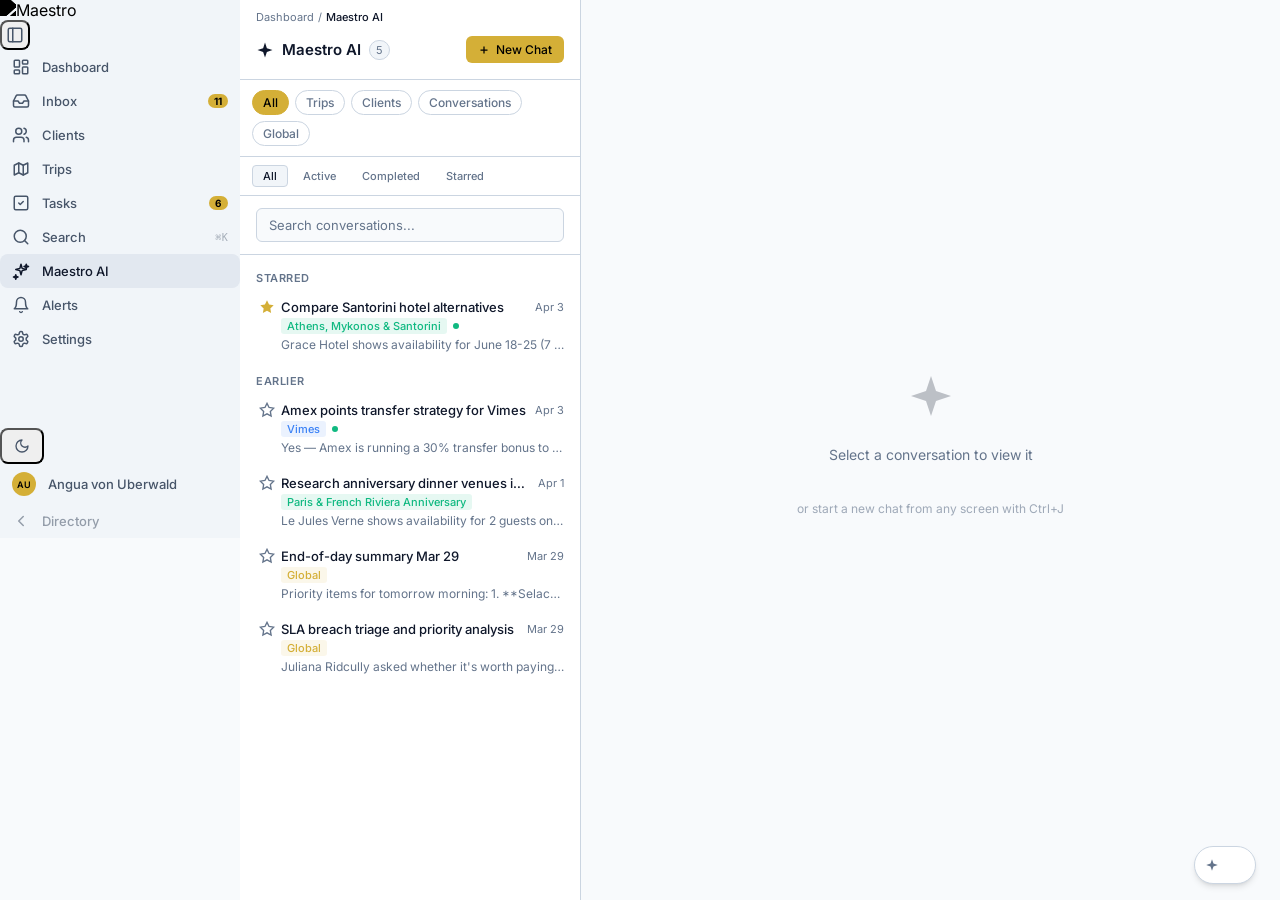
==== commit 2bef75d2: "UX audit P1 — breadcrumbs, step wizard, filter chips, shortcut hint - Add breadcrumb trail to Trip D" ====
--- a/screens/ai-history.html
+++ b/screens/ai-history.html
@@ -12,6 +12,7 @@
   <link href="https://fonts.googleapis.com/css2?family=Inter:wght@300..800&display=swap" rel="stylesheet">
   <link rel="stylesheet" href="../css/theme.css">
   <link rel="stylesheet" href="../css/ai-assistant.css">
+  <link rel="stylesheet" href="../css/responsive.css">
   <script src="../js/data.js"></script>
   <script src="../js/theme.js"></script>
   <script src="../js/nav.js"></script>
@@ -219,29 +220,39 @@
     }
     .aih-new-chat-btn:hover { opacity: 0.85; }
   </style>
+  <script src="../js/responsive.js"></script>
 </head>
 <body class="antialiased">
 
 <div id="sidebar-root"></div>
 
 <div id="main-wrapper" class="transition-all duration-200" style="margin-left:240px;">
-  <div style="height:100vh;display:flex;overflow:hidden;background:var(--bg-app);">
+  <div class="ai-history-layout" style="height:100vh;display:flex;overflow:hidden;background:var(--bg-app);">
 
     <!-- ===================== LEFT PANE ===================== -->
     <div style="width:340px;min-width:340px;display:flex;flex-direction:column;border-right:1px solid var(--border);background:var(--bg-surface);overflow:hidden;">
 
       <!-- Header -->
-      <div style="padding:14px 16px;border-bottom:1px solid var(--border);display:flex;align-items:center;gap:8px;flex-shrink:0;">
-        <span class="ai-sparkle" style="width:18px;height:18px;">
-          <svg viewBox="0 0 24 24" fill="none" stroke="currentColor" stroke-width="2"><path d="M12 2L9.5 9.5 2 12l7.5 2.5L12 22l2.5-7.5L22 12l-7.5-2.5z" fill="currentColor" stroke="none"/></svg>
-        </span>
-        <h1 style="font-size:15px;font-weight:600;color:var(--text-primary);">Maestro AI</h1>
-        <span id="thread-count" style="font-size:11px;color:var(--text-muted);padding:2px 6px;border-radius:9999px;background:var(--bg-hover);border:1px solid var(--border);">0</span>
-        <div style="margin-left:auto;">
-          <a href="inbox-compact.html" class="aih-new-chat-btn">
-            <svg width="12" height="12" viewBox="0 0 24 24" fill="none" stroke="currentColor" stroke-width="2.5"><path d="M12 5v14M5 12h14"/></svg>
-            New Chat
-          </a>
+      <div style="padding:10px 16px;border-bottom:1px solid var(--border);flex-shrink:0;">
+        <!-- Breadcrumb -->
+        <div style="display:flex;align-items:center;gap:4px;font-size:11px;margin-bottom:6px;">
+          <a href="dashboard.html" style="color:var(--text-muted);text-decoration:none;" onmouseover="this.style.textDecoration='underline'" onmouseout="this.style.textDecoration='none'">Dashboard</a>
+          <span style="color:var(--text-muted);">/</span>
+          <span style="color:var(--text-primary);font-weight:500;">Maestro AI</span>
+        </div>
+        <!-- Title row -->
+        <div style="display:flex;align-items:center;gap:8px;">
+          <span class="ai-sparkle" style="width:18px;height:18px;">
+            <svg viewBox="0 0 24 24" fill="none" stroke="currentColor" stroke-width="2"><path d="M12 2L9.5 9.5 2 12l7.5 2.5L12 22l2.5-7.5L22 12l-7.5-2.5z" fill="currentColor" stroke="none"/></svg>
+          </span>
+          <h1 style="font-size:15px;font-weight:600;color:var(--text-primary);">Maestro AI</h1>
+          <span id="thread-count" style="font-size:11px;color:var(--text-muted);padding:2px 6px;border-radius:9999px;background:var(--bg-hover);border:1px solid var(--border);">0</span>
+          <div style="margin-left:auto;">
+            <a href="inbox-compact.html" class="aih-new-chat-btn">
+              <svg width="12" height="12" viewBox="0 0 24 24" fill="none" stroke="currentColor" stroke-width="2.5"><path d="M12 5v14M5 12h14"/></svg>
+              New Chat
+            </a>
+          </div>
         </div>
       </div>
 
--- a/css/theme.css
+++ b/css/theme.css
@@ -143,6 +143,15 @@
 }
 .sla-breached { animation: sla-pulse 1.5s ease-in-out infinite; }
 
+/* ---- Reduced motion: disable all animations for accessibility ---- */
+@media (prefers-reduced-motion: reduce) {
+  *, *::before, *::after {
+    animation-duration: 0.01ms !important;
+    animation-iteration-count: 1 !important;
+    transition-duration: 0.01ms !important;
+  }
+}
+
 /* ---- Conversation list item hover ---- */
 .conv-item { transition: background-color 0.1s ease; }
 .conv-item:hover:not(.conv-active) { background: var(--bg-hover) !important; }
@@ -160,6 +169,30 @@
 .conv-unassigned:hover, .conv-unassigned.conv-active {
   animation: none;
   border-left-color: var(--warning) !important;
+}
+
+/* ---- SLA left-border stripe (compact inbox) ---- */
+.conv-sla-warning  { border-left: 3px solid var(--sla-warning)  !important; padding-left: 9px !important; }
+.conv-sla-critical { border-left: 4px solid var(--sla-critical) !important; padding-left: 8px !important; }
+.conv-sla-breached { border-left: 4px solid var(--sla-breached) !important; padding-left: 8px !important; }
+
+@keyframes sla-stripe-pulse {
+  0%, 100% { opacity: 1; }
+  50%       { opacity: 0.45; }
+}
+.conv-sla-breached {
+  animation: sla-stripe-pulse 1.5s ease-in-out infinite;
+}
+.conv-sla-breached:hover,
+.conv-sla-breached.conv-active {
+  animation: none;
+}
+/* Unassigned always wins the left border over SLA stripe */
+.conv-unassigned.conv-sla-warning,
+.conv-unassigned.conv-sla-critical,
+.conv-unassigned.conv-sla-breached {
+  border-left: 3px solid var(--warning) !important;
+  animation: unassigned-pulse 2s ease-in-out infinite;
 }
 
 /* ---- Card unassigned ---- */
@@ -415,6 +448,10 @@
   letter-spacing: 0.05em;
   color: var(--text-muted);
   border-bottom: 1px solid var(--border);
+  position: sticky;
+  top: 0;
+  z-index: 10;
+  background: var(--bg-surface);
 }
 .data-table td {
   padding: 10px 12px;
@@ -489,18 +526,47 @@
 }
 
 /* ---- Tooltip ---- */
-[data-tooltip] { position: relative; }
+[data-tooltip] { position: relative; cursor: default; }
 [data-tooltip]:hover::after {
   content: attr(data-tooltip);
   position: absolute;
-  bottom: 100%;
+  bottom: calc(100% + 6px);
   left: 50%;
   transform: translateX(-50%);
   background: var(--text-primary);
   color: var(--text-inverse);
-  padding: 4px 8px;
-  border-radius: 4px;
+  padding: 5px 9px;
+  border-radius: 5px;
   font-size: 11px;
+  font-weight: 400;
+  line-height: 1.4;
   white-space: nowrap;
-  z-index: 99;
-}
+  max-width: 260px;
+  white-space: normal;
+  text-align: center;
+  z-index: 999;
+  pointer-events: none;
+  box-shadow: var(--shadow-md);
+}
+[data-tooltip]:hover::before {
+  content: '';
+  position: absolute;
+  bottom: calc(100% + 2px);
+  left: 50%;
+  transform: translateX(-50%);
+  border: 4px solid transparent;
+  border-top-color: var(--text-primary);
+  z-index: 999;
+  pointer-events: none;
+}
+/* Tooltip pointing downward — use on elements near top of page where upward tooltip gets clipped */
+[data-tooltip][data-tooltip-dir="below"]:hover::after {
+  bottom: auto;
+  top: calc(100% + 6px);
+}
+[data-tooltip][data-tooltip-dir="below"]:hover::before {
+  bottom: auto;
+  top: calc(100% + 2px);
+  border-top-color: transparent;
+  border-bottom-color: var(--text-primary);
+}
--- a/css/responsive.css
+++ b/css/responsive.css
@@ -0,0 +1,363 @@
+/* ============================================================
+   Maestro Command Centre — Responsive Overrides
+   Mobile-first responsive layer. Loaded AFTER theme.css.
+   Breakpoints: mobile <640px, tablet 640-1023px, desktop 1024px+
+   ============================================================ */
+
+/* ---- Mobile Hamburger Button ---- */
+.mobile-hamburger {
+  display: none;
+  position: fixed;
+  top: 12px;
+  left: 12px;
+  z-index: 60;
+  width: 44px;
+  height: 44px;
+  align-items: center;
+  justify-content: center;
+  background: var(--bg-surface);
+  border: 1px solid var(--border);
+  border-radius: var(--radius);
+  box-shadow: var(--shadow-sm);
+  cursor: pointer;
+  color: var(--text-primary);
+  -webkit-tap-highlight-color: transparent;
+}
+
+/* ---- Sidebar Overlay ---- */
+.sidebar-overlay {
+  display: none;
+  position: fixed;
+  inset: 0;
+  background: rgba(0,0,0,0.5);
+  z-index: 29;
+  opacity: 0;
+  transition: opacity 0.3s ease;
+}
+.sidebar-overlay.open {
+  display: block;
+  opacity: 1;
+}
+
+/* ---- Mobile Back Button (inbox panes) ---- */
+.mobile-back-btn {
+  display: none;
+  align-items: center;
+  gap: 6px;
+  padding: 8px 12px;
+  min-height: 44px;
+  font-size: 14px;
+  font-weight: 500;
+  color: var(--text-muted);
+  cursor: pointer;
+  border: none;
+  background: none;
+  -webkit-tap-highlight-color: transparent;
+}
+.mobile-back-btn svg {
+  flex-shrink: 0;
+}
+
+/* ---- Table Responsive Wrapper ---- */
+.table-responsive-wrapper {
+  -webkit-overflow-scrolling: touch;
+  position: relative;
+}
+.table-responsive-wrapper::after {
+  content: '';
+  position: absolute;
+  top: 0;
+  right: 0;
+  bottom: 0;
+  width: 24px;
+  pointer-events: none;
+  opacity: 0;
+  transition: opacity 0.2s;
+}
+
+/* ============================================================
+   TABLET + MOBILE (max-width: 1023px)
+   Sidebar becomes drawer overlay, main-wrapper loses margin
+   ============================================================ */
+@media (max-width: 1023px) {
+  /* --- Sidebar drawer --- */
+  #sidebar:not(.mobile-open) {
+    visibility: hidden !important;
+    pointer-events: none !important;
+    z-index: -1 !important;
+  }
+  #sidebar {
+    width: 240px !important;
+    min-width: 240px !important;
+  }
+  #sidebar.mobile-open {
+    visibility: visible !important;
+    pointer-events: auto !important;
+    z-index: 50 !important;
+  }
+  #sidebar.collapsed {
+    width: 240px !important;
+    min-width: 240px !important;
+  }
+  #sidebar.collapsed .nav-label,
+  #sidebar.collapsed .nav-badge,
+  #sidebar.collapsed .sidebar-logo + span {
+    display: inline !important;
+    opacity: 1 !important;
+    width: auto !important;
+  }
+
+  /* --- Main wrapper margin reset --- */
+  #main-wrapper {
+    margin-left: 0 !important;
+    width: 100% !important;
+  }
+
+  /* --- Show hamburger --- */
+  .mobile-hamburger {
+    display: flex;
+  }
+
+  /* --- Touch target enlargement --- */
+  .nav-item {
+    min-height: 44px;
+    padding: 10px 12px;
+  }
+  .tab-item {
+    min-height: 44px;
+    padding: 12px 16px;
+  }
+  .btn-gold, .btn-ghost {
+    min-height: 44px;
+    padding: 10px 16px;
+  }
+  .select {
+    min-height: 40px;
+    padding: 8px 12px;
+    font-size: 14px;
+  }
+  .input {
+    min-height: 44px;
+    font-size: 16px; /* prevents iOS auto-zoom */
+    padding: 10px 14px;
+  }
+  input[type="checkbox"],
+  input[type="radio"] {
+    width: 22px;
+    height: 22px;
+  }
+
+  /* --- Header padding for hamburger clearance --- */
+  .mobile-header-pad {
+    padding-left: 56px !important;
+  }
+}
+
+/* ============================================================
+   MOBILE ONLY (max-width: 767px)
+   Inbox single-pane, tables scroll, kanban accordion
+   ============================================================ */
+@media (max-width: 767px) {
+  /* --- Inbox single-pane mode --- */
+  .inbox-layout > div {
+    display: none !important;
+    width: 100% !important;
+    min-width: 100% !important;
+    max-width: 100% !important;
+  }
+  .inbox-layout > div.pane-active {
+    display: flex !important;
+    height: 100% !important;
+    max-height: 100% !important;
+    overflow: hidden !important;
+    flex-direction: column !important;
+  }
+  .inbox-layout {
+    flex-direction: column !important;
+  }
+
+  /* --- Show mobile back buttons --- */
+  .mobile-back-btn {
+    display: flex;
+  }
+
+  /* --- Message bubbles wider on mobile --- */
+  .msg-bubble {
+    max-width: 85% !important;
+  }
+
+  /* --- Table scroll hint gradient --- */
+  .table-responsive-wrapper::after {
+    opacity: 1;
+    background: linear-gradient(to left, var(--bg-surface) 0%, transparent 100%);
+  }
+
+  /* --- Kanban vertical accordion --- */
+  .kanban-board-mobile {
+    min-width: unset !important;
+    width: 100% !important;
+    flex-direction: column !important;
+    gap: 8px !important;
+    overflow-x: hidden !important;
+    height: auto !important;
+  }
+  .kanban-board-mobile .kanban-col {
+    min-width: unset !important;
+    max-width: unset !important;
+    width: 100% !important;
+    flex-shrink: 0 !important;
+    height: auto !important;
+  }
+  /* Cards hidden by default, shown when column is expanded */
+  .kanban-board-mobile .kanban-col .kanban-cards {
+    display: none !important;
+  }
+  .kanban-board-mobile .kanban-col.expanded .kanban-cards {
+    display: flex !important;
+    flex-direction: column;
+    gap: 8px;
+    overflow-y: visible;
+    height: auto;
+  }
+  /* Card containers that were flex-1 on desktop should not stretch on mobile */
+  .kanban-board-mobile .kanban-col .kanban-cards.flex-1 {
+    flex: none !important;
+  }
+  .kanban-col-toggle {
+    display: flex;
+    align-items: center;
+    justify-content: space-between;
+    padding: 12px;
+    min-height: 48px;
+    cursor: pointer;
+    border-radius: var(--radius);
+    background: var(--bg-surface);
+    border: 1px solid var(--border);
+    -webkit-tap-highlight-color: transparent;
+  }
+  .kanban-col-toggle .chevron {
+    transition: transform 0.2s;
+  }
+  .kanban-col.expanded .kanban-col-toggle .chevron {
+    transform: rotate(180deg);
+  }
+
+  /* --- Filter rows wrap --- */
+  .filter-row {
+    flex-wrap: wrap !important;
+    gap: 8px !important;
+  }
+  .filter-row > * {
+    flex: 1 1 calc(50% - 4px);
+    min-width: 120px;
+  }
+
+  /* --- AI history 2-pane → single pane --- */
+  .ai-history-layout > div {
+    display: none !important;
+    width: 100% !important;
+    min-width: 100% !important;
+  }
+  .ai-history-layout > div.pane-active {
+    display: flex !important;
+    height: 100% !important;
+    max-height: 100% !important;
+    overflow: hidden !important;
+    flex-direction: column !important;
+  }
+}
+
+/* ============================================================
+   SMALL MOBILE (max-width: 639px)
+   Fullscreen overlays, compact spacing
+   ============================================================ */
+@media (max-width: 639px) {
+  /* --- Slide-over fullscreen --- */
+  .slide-over {
+    width: 100vw !important;
+  }
+
+  /* --- Command palette edge-to-edge --- */
+  .cmd-palette {
+    width: calc(100vw - 32px) !important;
+    left: 16px !important;
+    transform: none !important;
+    top: 16px !important;
+  }
+
+  /* --- Modal fullscreen --- */
+  .modal-panel,
+  .modal-content {
+    width: 100% !important;
+    max-width: 100% !important;
+    border-radius: 0 !important;
+    max-height: 100vh !important;
+  }
+
+  /* --- AI bar full-width bottom --- */
+  .ai-bar {
+    left: 12px !important;
+    right: 12px !important;
+    bottom: 12px !important;
+  }
+  .ai-bar-input-wrapper {
+    width: 100% !important;
+  }
+
+  /* --- Tab bar scrollable --- */
+  .tab-bar {
+    overflow-x: auto;
+    -webkit-overflow-scrolling: touch;
+    scrollbar-width: none;
+    -ms-overflow-style: none;
+    flex-wrap: nowrap !important;
+  }
+  .tab-bar::-webkit-scrollbar {
+    display: none;
+  }
+  .tab-item {
+    white-space: nowrap;
+    flex-shrink: 0;
+  }
+
+  /* --- Compact header spacing --- */
+  .page-header {
+    padding: 12px 16px !important;
+  }
+  .page-header h1 {
+    font-size: 18px !important;
+  }
+}
+
+/* ============================================================
+   TABLET RANGE (640px - 1023px)
+   Context panel as slide-over, moderate layout adjustments
+   ============================================================ */
+@media (min-width: 640px) and (max-width: 1023px) {
+  /* --- Slide-over capped --- */
+  .slide-over {
+    width: min(480px, 85vw) !important;
+  }
+
+  /* --- Command palette capped --- */
+  .cmd-palette {
+    width: min(560px, 90vw) !important;
+  }
+
+  /* --- Context panel as overlay on tablet --- */
+  .inbox-layout #context-panel {
+    position: fixed !important;
+    right: -340px;
+    top: 0;
+    height: 100vh;
+    z-index: 45;
+    box-shadow: var(--shadow-lg);
+    transition: right 0.3s ease;
+    width: 340px !important;
+    min-width: 340px !important;
+    background: var(--bg-surface);
+  }
+  .inbox-layout #context-panel.tablet-open {
+    right: 0;
+  }
+}
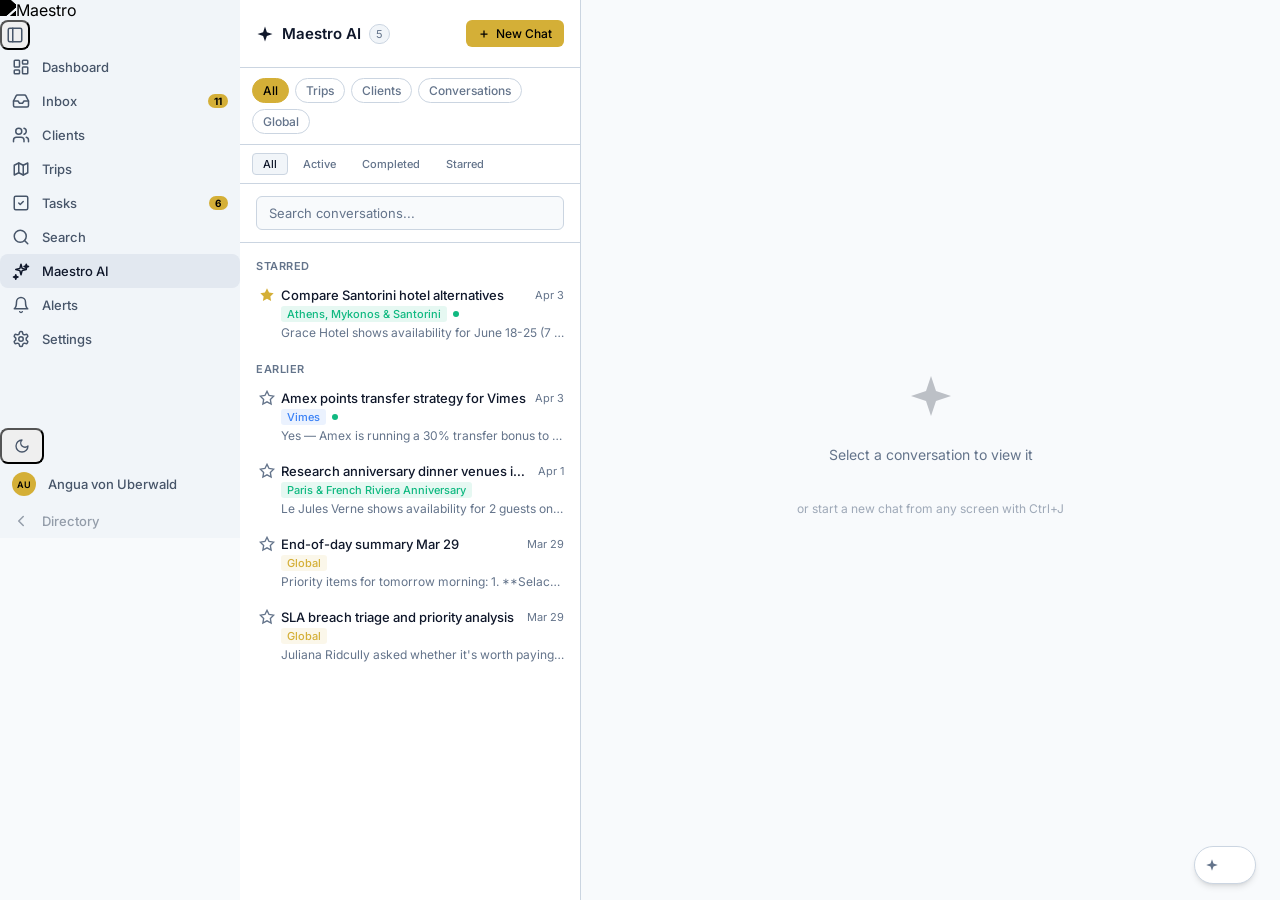
==== commit 646a4e33: "Add global search — full search page + enhanced command palette - New screens/search.html: dedicated" ====
--- a/screens/ai-history.html
+++ b/screens/ai-history.html
@@ -17,6 +17,7 @@
   <script src="../js/theme.js"></script>
   <script src="../js/nav.js"></script>
   <script src="../js/interactions.js"></script>
+  <script src="../js/search.js"></script>
   <script src="../js/ai-assistant.js"></script>
   <style>
     /* Page-level AI History layout */
@@ -233,26 +234,17 @@
     <div style="width:340px;min-width:340px;display:flex;flex-direction:column;border-right:1px solid var(--border);background:var(--bg-surface);overflow:hidden;">
 
       <!-- Header -->
-      <div style="padding:10px 16px;border-bottom:1px solid var(--border);flex-shrink:0;">
-        <!-- Breadcrumb -->
-        <div style="display:flex;align-items:center;gap:4px;font-size:11px;margin-bottom:6px;">
-          <a href="dashboard.html" style="color:var(--text-muted);text-decoration:none;" onmouseover="this.style.textDecoration='underline'" onmouseout="this.style.textDecoration='none'">Dashboard</a>
-          <span style="color:var(--text-muted);">/</span>
-          <span style="color:var(--text-primary);font-weight:500;">Maestro AI</span>
-        </div>
-        <!-- Title row -->
-        <div style="display:flex;align-items:center;gap:8px;">
-          <span class="ai-sparkle" style="width:18px;height:18px;">
-            <svg viewBox="0 0 24 24" fill="none" stroke="currentColor" stroke-width="2"><path d="M12 2L9.5 9.5 2 12l7.5 2.5L12 22l2.5-7.5L22 12l-7.5-2.5z" fill="currentColor" stroke="none"/></svg>
-          </span>
-          <h1 style="font-size:15px;font-weight:600;color:var(--text-primary);">Maestro AI</h1>
-          <span id="thread-count" style="font-size:11px;color:var(--text-muted);padding:2px 6px;border-radius:9999px;background:var(--bg-hover);border:1px solid var(--border);">0</span>
-          <div style="margin-left:auto;">
-            <a href="inbox-compact.html" class="aih-new-chat-btn">
-              <svg width="12" height="12" viewBox="0 0 24 24" fill="none" stroke="currentColor" stroke-width="2.5"><path d="M12 5v14M5 12h14"/></svg>
-              New Chat
-            </a>
-          </div>
+      <div style="padding:14px 16px;border-bottom:1px solid var(--border);display:flex;align-items:center;gap:8px;flex-shrink:0;">
+        <span class="ai-sparkle" style="width:18px;height:18px;">
+          <svg viewBox="0 0 24 24" fill="none" stroke="currentColor" stroke-width="2"><path d="M12 2L9.5 9.5 2 12l7.5 2.5L12 22l2.5-7.5L22 12l-7.5-2.5z" fill="currentColor" stroke="none"/></svg>
+        </span>
+        <h1 style="font-size:15px;font-weight:600;color:var(--text-primary);">Maestro AI</h1>
+        <span id="thread-count" style="font-size:11px;color:var(--text-muted);padding:2px 6px;border-radius:9999px;background:var(--bg-hover);border:1px solid var(--border);">0</span>
+        <div style="margin-left:auto;">
+          <a href="inbox-compact.html" class="aih-new-chat-btn">
+            <svg width="12" height="12" viewBox="0 0 24 24" fill="none" stroke="currentColor" stroke-width="2.5"><path d="M12 5v14M5 12h14"/></svg>
+            New Chat
+          </a>
         </div>
       </div>
 
--- a/css/theme.css
+++ b/css/theme.css
@@ -142,15 +142,6 @@
   50% { opacity: 0.4; }
 }
 .sla-breached { animation: sla-pulse 1.5s ease-in-out infinite; }
-
-/* ---- Reduced motion: disable all animations for accessibility ---- */
-@media (prefers-reduced-motion: reduce) {
-  *, *::before, *::after {
-    animation-duration: 0.01ms !important;
-    animation-iteration-count: 1 !important;
-    transition-duration: 0.01ms !important;
-  }
-}
 
 /* ---- Conversation list item hover ---- */
 .conv-item { transition: background-color 0.1s ease; }
@@ -526,47 +517,99 @@
 }
 
 /* ---- Tooltip ---- */
-[data-tooltip] { position: relative; cursor: default; }
+[data-tooltip] { position: relative; }
 [data-tooltip]:hover::after {
   content: attr(data-tooltip);
   position: absolute;
-  bottom: calc(100% + 6px);
+  bottom: 100%;
   left: 50%;
   transform: translateX(-50%);
   background: var(--text-primary);
   color: var(--text-inverse);
-  padding: 5px 9px;
-  border-radius: 5px;
+  padding: 4px 8px;
+  border-radius: 4px;
   font-size: 11px;
-  font-weight: 400;
-  line-height: 1.4;
   white-space: nowrap;
-  max-width: 260px;
-  white-space: normal;
-  text-align: center;
-  z-index: 999;
-  pointer-events: none;
-  box-shadow: var(--shadow-md);
-}
-[data-tooltip]:hover::before {
-  content: '';
-  position: absolute;
-  bottom: calc(100% + 2px);
-  left: 50%;
-  transform: translateX(-50%);
-  border: 4px solid transparent;
-  border-top-color: var(--text-primary);
-  z-index: 999;
-  pointer-events: none;
-}
-/* Tooltip pointing downward — use on elements near top of page where upward tooltip gets clipped */
-[data-tooltip][data-tooltip-dir="below"]:hover::after {
-  bottom: auto;
-  top: calc(100% + 6px);
-}
-[data-tooltip][data-tooltip-dir="below"]:hover::before {
-  bottom: auto;
-  top: calc(100% + 2px);
-  border-top-color: transparent;
-  border-bottom-color: var(--text-primary);
-}
+  z-index: 99;
+}
+
+/* ---- Command palette — enhanced result items ---- */
+.cmd-result-item {
+  display: flex;
+  align-items: center;
+  gap: 10px;
+  padding: 8px 12px;
+  border-radius: var(--radius);
+  cursor: pointer;
+  text-decoration: none;
+  color: var(--text-primary);
+  font-size: 13px;
+  transition: background 0.1s;
+}
+.cmd-result-item:hover, .cmd-result-item.highlighted { background: var(--bg-hover); }
+.cmd-result-icon {
+  width: 28px;
+  height: 28px;
+  border-radius: 6px;
+  display: flex;
+  align-items: center;
+  justify-content: center;
+  flex-shrink: 0;
+}
+.cmd-result-body {
+  display: flex;
+  flex-direction: column;
+  gap: 1px;
+  min-width: 0;
+  flex: 1;
+}
+.cmd-result-label {
+  font-size: 13px;
+  font-weight: 500;
+  color: var(--text-primary);
+  white-space: nowrap;
+  overflow: hidden;
+  text-overflow: ellipsis;
+}
+.cmd-result-sub {
+  font-size: 11px;
+  color: var(--text-muted);
+  white-space: nowrap;
+  overflow: hidden;
+  text-overflow: ellipsis;
+}
+.cmd-view-all {
+  display: flex;
+  align-items: center;
+  justify-content: center;
+  gap: 6px;
+  padding: 8px 12px;
+  font-size: 12px;
+  color: var(--gold);
+  cursor: pointer;
+  text-decoration: none;
+  border-top: 1px solid var(--border);
+  transition: background 0.1s;
+  font-weight: 500;
+}
+.cmd-view-all:hover { background: var(--bg-hover); }
+
+/* ---- Search highlight mark ---- */
+.search-highlight {
+  background: rgba(212,175,55,0.25);
+  color: inherit;
+  border-radius: 2px;
+  padding: 0 1px;
+}
+
+/* ---- Search type badge (shared between search page and cmd palette) ---- */
+.search-type-badge {
+  display: inline-flex;
+  align-items: center;
+  padding: 1px 7px;
+  border-radius: 9999px;
+  font-size: 11px;
+  font-weight: 500;
+  background: var(--bg-app);
+  color: var(--text-muted);
+}
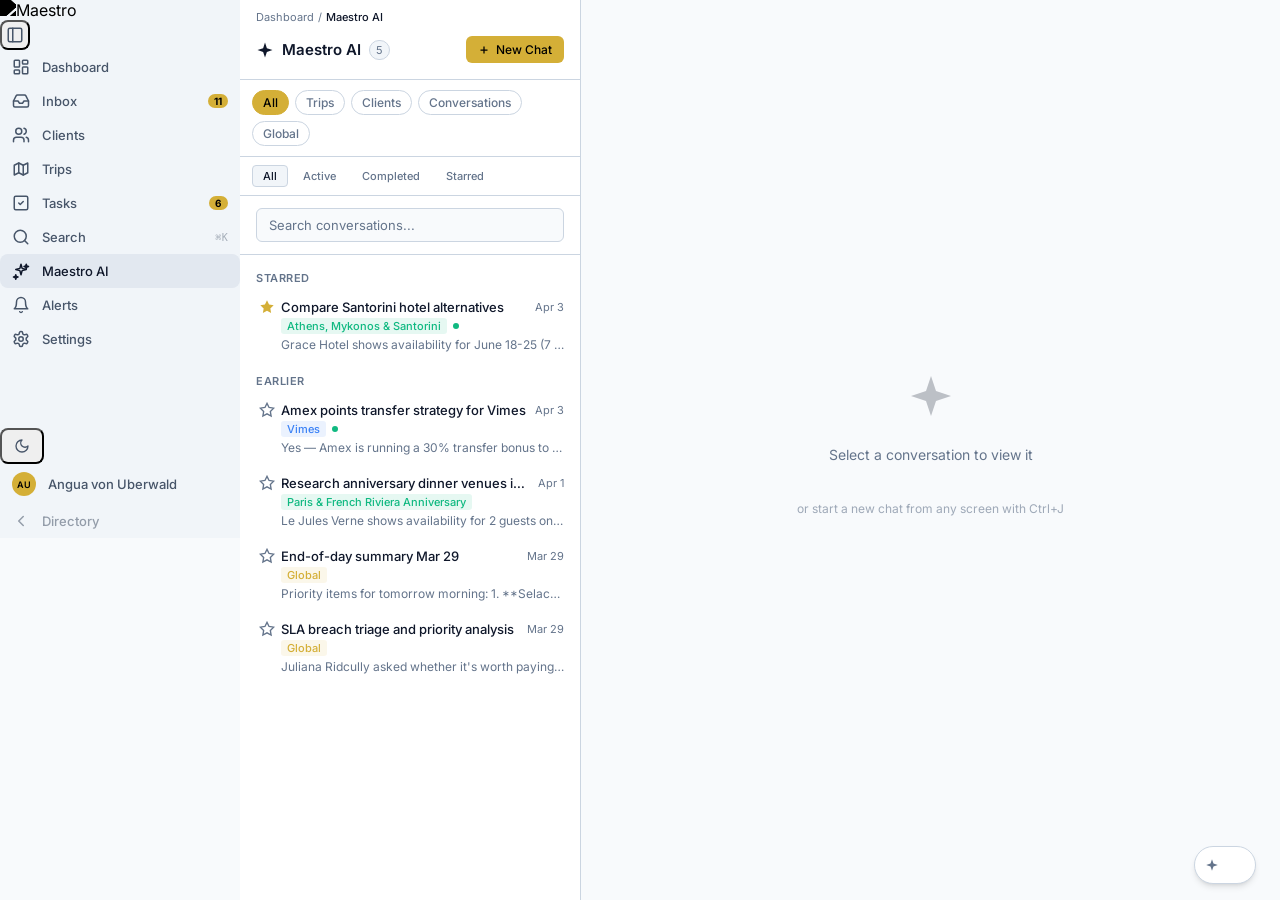
==== commit 50600f1a: "Merge branch 'claude/fervent-pare' — global search feature Co-Authored-By: Claude Sonnet 4.6 <norepl" ====
--- a/screens/ai-history.html
+++ b/screens/ai-history.html
@@ -234,17 +234,26 @@
     <div style="width:340px;min-width:340px;display:flex;flex-direction:column;border-right:1px solid var(--border);background:var(--bg-surface);overflow:hidden;">
 
       <!-- Header -->
-      <div style="padding:14px 16px;border-bottom:1px solid var(--border);display:flex;align-items:center;gap:8px;flex-shrink:0;">
-        <span class="ai-sparkle" style="width:18px;height:18px;">
-          <svg viewBox="0 0 24 24" fill="none" stroke="currentColor" stroke-width="2"><path d="M12 2L9.5 9.5 2 12l7.5 2.5L12 22l2.5-7.5L22 12l-7.5-2.5z" fill="currentColor" stroke="none"/></svg>
-        </span>
-        <h1 style="font-size:15px;font-weight:600;color:var(--text-primary);">Maestro AI</h1>
-        <span id="thread-count" style="font-size:11px;color:var(--text-muted);padding:2px 6px;border-radius:9999px;background:var(--bg-hover);border:1px solid var(--border);">0</span>
-        <div style="margin-left:auto;">
-          <a href="inbox-compact.html" class="aih-new-chat-btn">
-            <svg width="12" height="12" viewBox="0 0 24 24" fill="none" stroke="currentColor" stroke-width="2.5"><path d="M12 5v14M5 12h14"/></svg>
-            New Chat
-          </a>
+      <div style="padding:10px 16px;border-bottom:1px solid var(--border);flex-shrink:0;">
+        <!-- Breadcrumb -->
+        <div style="display:flex;align-items:center;gap:4px;font-size:11px;margin-bottom:6px;">
+          <a href="dashboard.html" style="color:var(--text-muted);text-decoration:none;" onmouseover="this.style.textDecoration='underline'" onmouseout="this.style.textDecoration='none'">Dashboard</a>
+          <span style="color:var(--text-muted);">/</span>
+          <span style="color:var(--text-primary);font-weight:500;">Maestro AI</span>
+        </div>
+        <!-- Title row -->
+        <div style="display:flex;align-items:center;gap:8px;">
+          <span class="ai-sparkle" style="width:18px;height:18px;">
+            <svg viewBox="0 0 24 24" fill="none" stroke="currentColor" stroke-width="2"><path d="M12 2L9.5 9.5 2 12l7.5 2.5L12 22l2.5-7.5L22 12l-7.5-2.5z" fill="currentColor" stroke="none"/></svg>
+          </span>
+          <h1 style="font-size:15px;font-weight:600;color:var(--text-primary);">Maestro AI</h1>
+          <span id="thread-count" style="font-size:11px;color:var(--text-muted);padding:2px 6px;border-radius:9999px;background:var(--bg-hover);border:1px solid var(--border);">0</span>
+          <div style="margin-left:auto;">
+            <a href="inbox-compact.html" class="aih-new-chat-btn">
+              <svg width="12" height="12" viewBox="0 0 24 24" fill="none" stroke="currentColor" stroke-width="2.5"><path d="M12 5v14M5 12h14"/></svg>
+              New Chat
+            </a>
+          </div>
         </div>
       </div>
 
--- a/css/theme.css
+++ b/css/theme.css
@@ -142,6 +142,15 @@
   50% { opacity: 0.4; }
 }
 .sla-breached { animation: sla-pulse 1.5s ease-in-out infinite; }
+
+/* ---- Reduced motion: disable all animations for accessibility ---- */
+@media (prefers-reduced-motion: reduce) {
+  *, *::before, *::after {
+    animation-duration: 0.01ms !important;
+    animation-iteration-count: 1 !important;
+    transition-duration: 0.01ms !important;
+  }
+}
 
 /* ---- Conversation list item hover ---- */
 .conv-item { transition: background-color 0.1s ease; }
@@ -517,20 +526,49 @@
 }
 
 /* ---- Tooltip ---- */
-[data-tooltip] { position: relative; }
+[data-tooltip] { position: relative; cursor: default; }
 [data-tooltip]:hover::after {
   content: attr(data-tooltip);
   position: absolute;
-  bottom: 100%;
+  bottom: calc(100% + 6px);
   left: 50%;
   transform: translateX(-50%);
   background: var(--text-primary);
   color: var(--text-inverse);
-  padding: 4px 8px;
-  border-radius: 4px;
+  padding: 5px 9px;
+  border-radius: 5px;
   font-size: 11px;
+  font-weight: 400;
+  line-height: 1.4;
   white-space: nowrap;
-  z-index: 99;
+  max-width: 260px;
+  white-space: normal;
+  text-align: center;
+  z-index: 999;
+  pointer-events: none;
+  box-shadow: var(--shadow-md);
+}
+[data-tooltip]:hover::before {
+  content: '';
+  position: absolute;
+  bottom: calc(100% + 2px);
+  left: 50%;
+  transform: translateX(-50%);
+  border: 4px solid transparent;
+  border-top-color: var(--text-primary);
+  z-index: 999;
+  pointer-events: none;
+}
+/* Tooltip pointing downward — use on elements near top of page where upward tooltip gets clipped */
+[data-tooltip][data-tooltip-dir="below"]:hover::after {
+  bottom: auto;
+  top: calc(100% + 6px);
+}
+[data-tooltip][data-tooltip-dir="below"]:hover::before {
+  bottom: auto;
+  top: calc(100% + 2px);
+  border-top-color: transparent;
+  border-bottom-color: var(--text-primary);
 }
 
 /* ---- Command palette — enhanced result items ---- */
